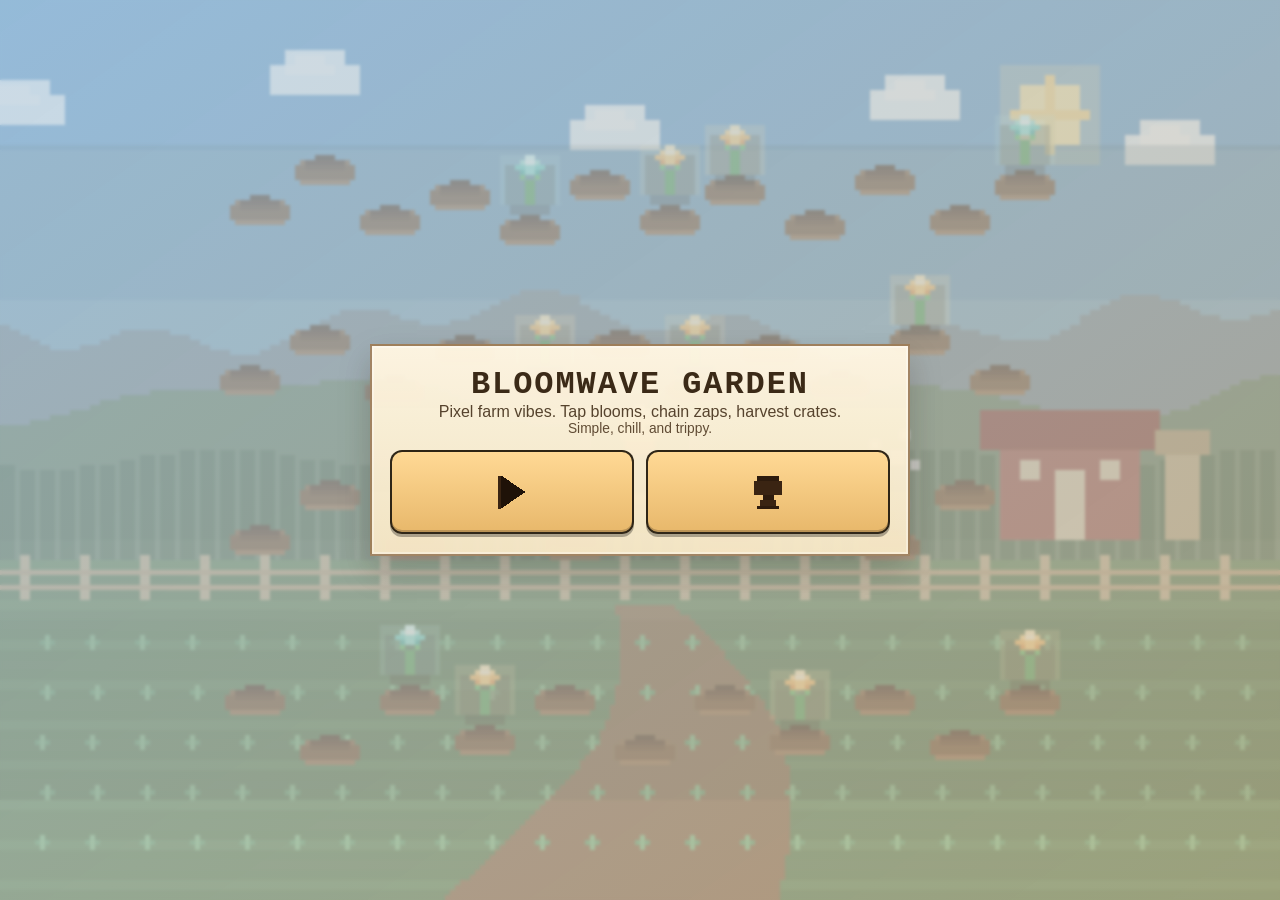
==== index.html @ 2acb3a65 "Import BloomwaveGarden project" ====
<!doctype html>
<html lang="en">
  <head>
    <meta charset="UTF-8" />
    <meta
      name="viewport"
      content="width=device-width, initial-scale=1.0, maximum-scale=1.0, user-scalable=no, viewport-fit=cover"
    />
    <title>Bloomwave Garden</title>
    <link rel="stylesheet" href="style.css" />
  </head>
  <body>
    <main class="app">
      <header class="topbar">
        <h1>Bloomwave Garden</h1>
        <p>Tap anywhere. Watch the garden answer.</p>
      </header>

      <section class="stage-wrap">
        <canvas id="game" width="960" height="540" aria-label="Bloomwave Garden game area"></canvas>

        <div id="overlay" class="overlay">
          <section id="home-screen" class="menu-panel">
            <h2 id="overlay-title">Bloomwave Garden</h2>
            <p id="overlay-text">Pixel farm vibes. Tap blooms, chain zaps, harvest crates.</p>
            <p class="hint">Simple, chill, and trippy.</p>
            <div class="menu-actions">
              <button id="play-btn" type="button" class="menu-btn menu-icon-btn play-btn" aria-label="Play">
                <svg class="menu-icon" viewBox="0 0 16 16" aria-hidden="true">
                  <polygon points="4,2 13,8 4,14" fill="#1f1208"></polygon>
                  <rect x="3" y="2" width="1" height="12" fill="#3a2412"></rect>
                </svg>
              </button>
              <button id="leaderboard-btn" type="button" class="menu-btn menu-icon-btn" aria-label="Leaderboard">
                <svg class="menu-icon" viewBox="0 0 16 16" aria-hidden="true">
                  <rect x="4" y="2" width="8" height="2" fill="#2d1b0d"></rect>
                  <rect x="3" y="4" width="10" height="5" fill="#3a2412"></rect>
                  <rect x="6" y="9" width="4" height="2" fill="#2d1b0d"></rect>
                  <rect x="5" y="11" width="6" height="2" fill="#3a2412"></rect>
                  <rect x="4" y="13" width="8" height="1" fill="#2d1b0d"></rect>
                </svg>
              </button>
            </div>
          </section>

          <section id="leaderboard-screen" class="menu-panel screen-hidden">
            <h2>Leaderboard</h2>
            <p class="hint">Ranked by Blooms. Crates break ties.</p>
            <ol id="leaderboard-list" class="leaderboard-list"></ol>
            <div class="menu-actions single-action">
              <button id="leaderboard-back-btn" type="button" class="menu-btn">Back</button>
            </div>
          </section>
        </div>

        <div class="hud is-hidden">
          <div class="chip">Blooms: <span id="score">0</span></div>
          <div class="chip">Harvest: <span id="calm">0/12</span></div>
          <div class="chip">Crates: <span id="crates">0</span></div>
        </div>

        <div class="status is-hidden" id="status">Goal loading...</div>
        <button id="menu-corner-btn" class="menu-corner is-hidden" type="button" aria-label="Open menu">
          <svg class="menu-corner-icon" viewBox="0 0 16 16" aria-hidden="true">
            <polygon points="2,8 8,3 14,8 14,9 13,9 13,14 9,14 9,10 7,10 7,14 3,14 3,9 2,9" fill="#4f2f14"></polygon>
            <rect x="6" y="4" width="4" height="1" fill="#7f4c1f"></rect>
          </svg>
        </button>
      </section>

      <footer class="controls">
        <button id="audio-btn" type="button">Enable Lofi</button>
        <button id="restart-btn" type="button">New Session</button>
      </footer>
    </main>

    <script src="game.js"></script>
  </body>
</html>
---- style.css ----
:root {
  --bg-1: #121c24;
  --bg-2: #1f2c37;
  --bg-3: #2c4254;
  --text: #f7f2e8;
  --text-dim: #d6cebf;
  --chip: rgba(247, 242, 232, 0.13);
  --chip-border: rgba(247, 242, 232, 0.26);
  --panel: rgba(8, 14, 21, 0.56);
  --button: #f6c474;
  --button-text: #34250f;
  --pixel-font: "Courier New", "Lucida Console", "Monaco", monospace;
}

* {
  box-sizing: border-box;
  -webkit-user-select: none;
  user-select: none;
  -webkit-touch-callout: none;
}

html,
body {
  margin: 0;
  min-height: 100%;
  touch-action: none;
  overscroll-behavior: none;
}

body {
  font-family: "Avenir Next", "Gill Sans", "Trebuchet MS", sans-serif;
  color: var(--text);
  background:
    radial-gradient(1100px 700px at 12% 12%, rgba(255, 198, 112, 0.2), transparent 58%),
    radial-gradient(1000px 600px at 88% 85%, rgba(118, 226, 218, 0.19), transparent 60%),
    linear-gradient(130deg, var(--bg-1), var(--bg-2) 46%, var(--bg-3));
  display: block;
  padding: 0;
  overflow: hidden;
  -webkit-text-size-adjust: 100%;
}

.app {
  width: 100vw;
  width: 100dvw;
  height: 100vh;
  height: 100dvh;
  display: block;
}

.topbar h1 {
  margin: 0;
  font-size: clamp(1.5rem, 2.5vw, 2.2rem);
  letter-spacing: 0.03em;
  font-weight: 650;
}

.topbar p {
  margin: 4px 0 0;
  color: var(--text-dim);
}

.stage-wrap {
  position: relative;
  width: 100vw;
  width: 100dvw;
  height: 100vh;
  height: 100dvh;
  border-radius: 0;
  overflow: hidden;
  box-shadow: none;
  display: block;
  background: #0f1a25;
}

#game {
  width: 100%;
  height: 100%;
  display: block;
  background: #0f1a25;
  image-rendering: pixelated;
  image-rendering: crisp-edges;
  touch-action: none;
}

.overlay {
  position: absolute;
  inset: 0;
  display: grid;
  place-items: center;
  gap: 8px;
  text-align: center;
  background:
    linear-gradient(145deg, rgba(206, 234, 255, 0.56), rgba(255, 223, 178, 0.48)),
    rgba(20, 28, 36, 0.24);
  backdrop-filter: blur(1.5px);
  padding: 18px;
}

.overlay.hidden {
  display: none;
}

.screen-hidden {
  display: none;
}

.menu-panel {
  width: min(92vw, 540px);
  padding: 20px 18px;
  border: 2px solid rgba(114, 74, 36, 0.65);
  border-radius: 0;
  background: linear-gradient(180deg, rgba(255, 246, 226, 0.96), rgba(248, 232, 198, 0.94));
  color: #3b2a17;
  box-shadow:
    inset 0 0 0 2px rgba(255, 255, 255, 0.35),
    0 14px 30px rgba(35, 24, 13, 0.22);
}

.menu-actions {
  margin-top: 14px;
  display: grid;
  grid-template-columns: repeat(2, minmax(88px, 1fr));
  gap: 12px;
}

.menu-actions.single-action {
  grid-template-columns: 1fr;
}

button.menu-btn {
  border-radius: 12px;
  border: 2px solid rgba(26, 21, 12, 0.9);
  background: linear-gradient(180deg, #ffd995, #e8b86b);
  color: #24190c;
  text-transform: none;
  letter-spacing: 0;
  font-family: "Courier New", "Avenir Next", monospace;
  box-shadow:
    inset 0 -2px 0 rgba(0, 0, 0, 0.2),
    0 3px 0 rgba(0, 0, 0, 0.3);
  padding: 12px;
  min-height: 84px;
  border-width: 2px;
}

button.menu-btn:hover,
button.menu-btn:focus-visible {
  transform: translateY(-1px);
  filter: brightness(1.03);
}

.play-btn {
  background: linear-gradient(180deg, #c5ffe0, #6fdfaa);
}

.menu-icon-btn {
  display: grid;
  place-items: center;
}

.menu-icon {
  width: 44px;
  height: 44px;
  display: block;
  image-rendering: pixelated;
  shape-rendering: crispEdges;
}

.overlay h2 {
  margin: 0;
  font-size: clamp(1.3rem, 2.6vw, 2rem);
  letter-spacing: 0.06em;
  text-transform: uppercase;
  font-family: "Courier New", "Avenir Next", monospace;
}

.overlay p {
  margin: 0;
  color: rgba(72, 52, 30, 0.92);
}

.overlay .hint {
  color: rgba(87, 66, 43, 0.95);
  opacity: 1;
  font-size: 0.86rem;
}

.leaderboard-list {
  margin: 12px 0 0;
  padding: 0;
  list-style: none;
  display: grid;
  gap: 7px;
  max-height: min(48vh, 320px);
  overflow: auto;
}

.board-row,
.board-empty {
  text-align: left;
  border: 1px solid rgba(93, 63, 33, 0.32);
  background: rgba(255, 252, 243, 0.74);
  border-radius: 0;
  padding: 7px 8px;
}

.board-row.you {
  border-color: rgba(204, 139, 60, 0.78);
  background: rgba(255, 232, 186, 0.55);
}

.board-row {
  display: grid;
  grid-template-columns: 52px minmax(104px, auto) 1fr;
  gap: 8px;
  align-items: baseline;
}

.board-row .rank {
  color: #a5692c;
  font-weight: 700;
}

.board-row .score {
  color: #2c1d10;
  font-weight: 700;
}

.board-row .meta {
  color: rgba(70, 50, 30, 0.86);
  font-size: 0.8rem;
}

.hud {
  position: absolute;
  left: 62px;
  top: 12px;
  display: flex;
  gap: 8px;
  flex-wrap: wrap;
  transition: opacity 220ms ease, transform 220ms ease;
}

.chip {
  background: transparent;
  border: 0;
  border-radius: 0;
  padding: 4px 6px;
  font-family: var(--pixel-font);
  font-size: 0.8rem;
  font-weight: 700;
  letter-spacing: 0.06em;
  text-transform: uppercase;
  line-height: 1.2;
  text-shadow: 1px 1px 0 rgba(0, 0, 0, 0.45);
}

.chip span {
  display: inline-block;
  margin-left: 0.2ch;
  color: #ffffff;
}

.status {
  position: absolute;
  left: 50%;
  bottom: 13px;
  transform: translateX(-50%);
  background: transparent;
  border: 0;
  border-radius: 0;
  padding: 4px 8px;
  color: var(--text-dim);
  font-family: var(--pixel-font);
  font-size: 0.76rem;
  font-weight: 700;
  letter-spacing: 0.05em;
  text-transform: uppercase;
  line-height: 1.25;
  text-shadow: 1px 1px 0 rgba(0, 0, 0, 0.45);
  text-align: center;
  max-width: 92%;
  transition: opacity 220ms ease, transform 220ms ease;
}

.menu-corner {
  position: absolute;
  top: 12px;
  left: 12px;
  right: auto;
  width: 42px;
  height: 42px;
  display: grid;
  place-items: center;
  padding: 0;
  border: 2px solid rgba(150, 100, 45, 0.94);
  border-radius: 0;
  background: linear-gradient(180deg, rgba(248, 227, 188, 0.97), rgba(227, 187, 120, 0.94));
  box-shadow:
    inset 0 0 0 1px rgba(255, 243, 218, 0.5),
    0 2px 0 rgba(86, 55, 23, 0.35);
  z-index: 5;
  transition: opacity 220ms ease, transform 220ms ease;
}

.menu-corner-icon {
  width: 20px;
  height: 20px;
  image-rendering: pixelated;
  shape-rendering: crispEdges;
}

.is-hidden {
  opacity: 0;
  pointer-events: none;
}

.hud.is-hidden,
.status.is-hidden,
.menu-corner.is-hidden {
  transform: translateY(-6px);
}

.controls {
  display: none;
}

button {
  border: 0;
  border-radius: 12px;
  padding: 10px 14px;
  font-size: 0.92rem;
  font-weight: 700;
  cursor: pointer;
  background: var(--button);
  color: var(--button-text);
  transition: transform 140ms ease, filter 140ms ease;
}

button:hover,
button:focus-visible {
  transform: translateY(-1px);
  filter: brightness(1.06);
}

button.secondary {
  background: rgba(255, 255, 255, 0.15);
  color: var(--text);
}

@media (max-width: 640px) {
  .status {
    font-size: 0.68rem;
  }
}

.topbar {
  display: none;
}
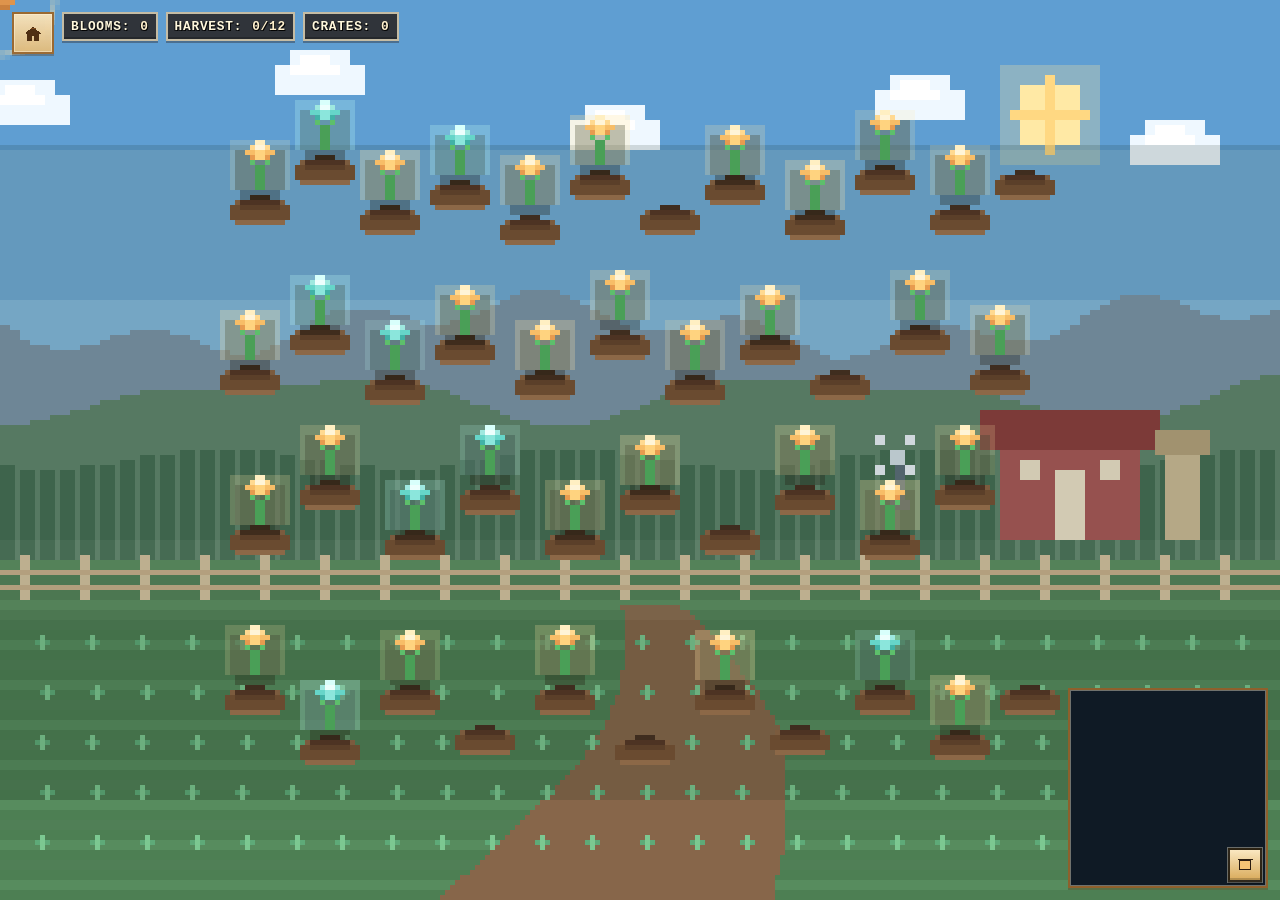
==== commit 3087f076: "Checkpoint Bloomwave Garden updates" ====
--- a/index.html
+++ b/index.html
@@ -22,8 +22,6 @@
         <div id="overlay" class="overlay">
           <section id="home-screen" class="menu-panel">
             <h2 id="overlay-title">Bloomwave Garden</h2>
-            <p id="overlay-text">Pixel farm vibes. Tap blooms, chain zaps, harvest crates.</p>
-            <p class="hint">Simple, chill, and trippy.</p>
             <div class="menu-actions">
               <button id="play-btn" type="button" class="menu-btn menu-icon-btn play-btn" aria-label="Play">
                 <svg class="menu-icon" viewBox="0 0 16 16" aria-hidden="true">
@@ -40,15 +38,109 @@
                   <rect x="4" y="13" width="8" height="1" fill="#2d1b0d"></rect>
                 </svg>
               </button>
+              <button id="custom-bg-btn" type="button" class="menu-btn menu-icon-btn premium-btn" aria-label="Custom backgrounds">
+                <svg class="menu-icon" viewBox="0 0 16 16" aria-hidden="true">
+                  <rect x="2" y="3" width="12" height="10" fill="#213a45"></rect>
+                  <rect x="3" y="4" width="10" height="8" fill="#76d9cf"></rect>
+                  <rect x="3" y="8" width="10" height="4" fill="#f4bd68"></rect>
+                  <rect x="5" y="6" width="2" height="2" fill="#fff1ce"></rect>
+                  <rect x="9" y="9" width="3" height="3" fill="#3d8d70"></rect>
+                </svg>
+              </button>
             </div>
           </section>
 
           <section id="leaderboard-screen" class="menu-panel screen-hidden">
             <h2>Leaderboard</h2>
-            <p class="hint">Ranked by Blooms. Crates break ties.</p>
-            <ol id="leaderboard-list" class="leaderboard-list"></ol>
+            <div class="leaderboard-tools">
+              <label class="leaderboard-search-label" for="leaderboard-search">Search usernames</label>
+              <input id="leaderboard-search" class="leaderboard-search" type="search" autocomplete="off" placeholder="Search usernames" />
+              <button id="share-score-btn" class="share-score-btn" type="button" aria-label="Share your score">
+                <svg class="share-score-icon" viewBox="0 0 16 16" aria-hidden="true">
+                  <rect x="7" y="2" width="2" height="8" fill="#2d1b0d"></rect>
+                  <rect x="4" y="5" width="2" height="2" fill="#2d1b0d"></rect>
+                  <rect x="5" y="4" width="2" height="2" fill="#2d1b0d"></rect>
+                  <rect x="9" y="4" width="2" height="2" fill="#2d1b0d"></rect>
+                  <rect x="10" y="5" width="2" height="2" fill="#2d1b0d"></rect>
+                  <rect x="3" y="9" width="10" height="5" fill="#2d1b0d"></rect>
+                  <rect x="5" y="10" width="6" height="2" fill="#f6c474"></rect>
+                </svg>
+              </button>
+            </div>
+            <div class="leaderboard-layout">
+              <ol id="leaderboard-list" class="leaderboard-list"></ol>
+              <aside class="score-visualizer" aria-label="Score crate visualizer">
+                <div class="score-visualizer-top">
+                  <span id="scoreboard-rank" class="score-rank">#--</span>
+                  <span id="scoreboard-name" class="score-name">You</span>
+                </div>
+                <div class="score-figures">
+                  <span><strong id="scoreboard-blooms">0</strong> Blooms</span>
+                  <span><strong id="scoreboard-crates">0</strong> Crates</span>
+                </div>
+                <div id="scoreboard-crate-grid" class="crate-grid" aria-hidden="true"></div>
+              </aside>
+            </div>
             <div class="menu-actions single-action">
               <button id="leaderboard-back-btn" type="button" class="menu-btn">Back</button>
+            </div>
+          </section>
+
+          <section id="premium-screen" class="menu-panel screen-hidden">
+            <h2>Custom Backgrounds</h2>
+            <div class="premium-background-grid" aria-label="Premium custom backgrounds">
+              <button type="button" class="background-tile classic" data-backdrop="classic" aria-label="Classic Farm">
+                <span>Classic Farm</span>
+              </button>
+              <button type="button" class="background-tile twilight" data-backdrop="twilight" aria-label="Citylight Grove">
+                <span>Citylight Grove</span>
+              </button>
+              <button type="button" class="background-tile falls" data-backdrop="aurora" aria-label="Moonlit Falls">
+                <span>Moonlit Falls</span>
+              </button>
+              <button type="button" class="background-tile ember" data-backdrop="ember" aria-label="Ember Field">
+                <span>Ember Field</span>
+              </button>
+              <button type="button" class="background-tile color" data-backdrop="color" aria-label="Color Field">
+                <span>Color Field</span>
+              </button>
+              <button type="button" class="background-tile flag" data-backdrop="flag" aria-label="American Flag">
+                <span>American Flag</span>
+              </button>
+              <button type="button" class="background-tile rose" data-backdrop="rose" aria-label="Rose Dunes">
+                <span>Rose Dunes</span>
+              </button>
+              <button type="button" class="background-tile frost" data-backdrop="frost" aria-label="Frost Meadow">
+                <span>Frost Meadow</span>
+              </button>
+              <button type="button" class="background-tile azure" data-backdrop="azure" aria-label="Azure Reef">
+                <span>Azure Reef</span>
+              </button>
+            </div>
+            <div class="purchase-actions">
+              <button id="unlock-backgrounds-btn" type="button" class="unlock-btn">Unlock Selected $0.99</button>
+              <button id="unlock-lifetime-btn" type="button" class="unlock-btn lifetime-btn">Lifetime Pass $4.99</button>
+            </div>
+            <p id="funding-note" class="funding-note">Thank you for considering purchasing a background, these funds will be put towards developing more fun, simple games with no ads!</p>
+            <div class="menu-actions single-action">
+              <button id="premium-back-btn" type="button" class="menu-btn">Back</button>
+            </div>
+          </section>
+
+          <section id="background-preview-modal" class="background-preview-modal screen-hidden" aria-label="Background preview">
+            <div class="background-preview-dialog">
+              <div class="background-preview-header">
+                <h2 id="background-preview-title">Background Preview</h2>
+                <button id="background-preview-close-btn" class="background-preview-close" type="button" aria-label="Close background preview">x</button>
+              </div>
+              <canvas id="background-preview-canvas" class="background-preview-canvas" width="320" height="180" aria-label="Selected background canvas preview"></canvas>
+              <div class="background-preview-actions">
+                <div class="background-preview-unlock">
+                  <button id="background-preview-use-btn" type="button" class="unlock-btn">Use Background</button>
+                  <p id="background-preview-blooms" class="background-preview-blooms">You have 0 Blooms</p>
+                </div>
+                <button id="background-preview-purchase-btn" type="button" class="unlock-btn">Purchase for $.50</button>
+              </div>
             </div>
           </section>
         </div>
@@ -58,12 +150,39 @@
           <div class="chip">Harvest: <span id="calm">0/12</span></div>
           <div class="chip">Crates: <span id="crates">0</span></div>
         </div>
-
-        <div class="status is-hidden" id="status">Goal loading...</div>
         <button id="menu-corner-btn" class="menu-corner is-hidden" type="button" aria-label="Open menu">
           <svg class="menu-corner-icon" viewBox="0 0 16 16" aria-hidden="true">
             <polygon points="2,8 8,3 14,8 14,9 13,9 13,14 9,14 9,10 7,10 7,14 3,14 3,9 2,9" fill="#4f2f14"></polygon>
             <rect x="6" y="4" width="4" height="1" fill="#7f4c1f"></rect>
+          </svg>
+        </button>
+        <button id="color-backdrop-btn" class="color-backdrop-btn is-hidden" type="button" aria-label="Choose backdrop color">
+          <svg class="color-backdrop-icon" viewBox="0 0 16 16" aria-hidden="true">
+            <rect x="2" y="4" width="12" height="9" fill="#2c1d10"></rect>
+            <rect x="3" y="5" width="10" height="7" fill="var(--selected-backdrop-color, #7c68d8)"></rect>
+            <rect x="5" y="2" width="6" height="2" fill="#2c1d10"></rect>
+            <rect x="6" y="3" width="4" height="2" fill="#f6c474"></rect>
+          </svg>
+        </button>
+        <input id="color-backdrop-input" class="color-backdrop-input" type="color" value="#7c68d8" aria-label="Backdrop color" />
+        <aside class="youtube-audio-panel" aria-label="Background YouTube audio">
+          <div id="youtube-player" class="youtube-player"></div>
+          <div class="youtube-audio-actions">
+            <button id="youtube-hide-btn" class="youtube-icon-btn" type="button" aria-label="Hide and pause YouTube audio">
+              <svg class="youtube-action-icon" viewBox="0 0 16 16" aria-hidden="true">
+                <rect x="3" y="4" width="10" height="8" fill="#2c1d10"></rect>
+                <rect x="4" y="5" width="8" height="6" fill="#f6c474"></rect>
+                <rect x="2" y="3" width="12" height="1" fill="#2c1d10"></rect>
+              </svg>
+            </button>
+          </div>
+        </aside>
+        <button id="youtube-show-btn" class="youtube-show-btn is-hidden" type="button" aria-label="Show YouTube audio">
+          <svg class="youtube-show-icon" viewBox="0 0 16 16" aria-hidden="true">
+            <rect x="8" y="2" width="2" height="9" fill="#2c1d10"></rect>
+            <rect x="10" y="2" width="4" height="2" fill="#2c1d10"></rect>
+            <rect x="5" y="9" width="5" height="4" fill="#2c1d10"></rect>
+            <rect x="4" y="10" width="2" height="2" fill="#2c1d10"></rect>
           </svg>
         </button>
       </section>
--- a/style.css
+++ b/style.css
@@ -95,6 +95,7 @@
     rgba(20, 28, 36, 0.24);
   backdrop-filter: blur(1.5px);
   padding: 18px;
+  z-index: 20;
 }
 
 .overlay.hidden {
@@ -122,6 +123,10 @@
   display: grid;
   grid-template-columns: repeat(2, minmax(88px, 1fr));
   gap: 12px;
+}
+
+.menu-actions:has(.premium-btn) {
+  grid-template-columns: repeat(3, minmax(78px, 1fr));
 }
 
 .menu-actions.single-action {
@@ -154,6 +159,10 @@
   background: linear-gradient(180deg, #c5ffe0, #6fdfaa);
 }
 
+.premium-btn {
+  background: linear-gradient(180deg, #c9edff, #82d3d9);
+}
+
 .menu-icon-btn {
   display: grid;
   place-items: center;
@@ -186,8 +195,81 @@
   font-size: 0.86rem;
 }
 
+.leaderboard-tools {
+  margin-top: 10px;
+  display: grid;
+  grid-template-columns: minmax(0, 1fr) 42px;
+  gap: 8px;
+  align-items: center;
+}
+
+.leaderboard-search-label {
+  position: absolute;
+  width: 1px;
+  height: 1px;
+  overflow: hidden;
+  clip: rect(0 0 0 0);
+  white-space: nowrap;
+}
+
+.leaderboard-search {
+  width: 100%;
+  min-width: 0;
+  height: 42px;
+  border: 2px solid rgba(93, 63, 33, 0.62);
+  border-radius: 0;
+  padding: 0 10px;
+  background: rgba(255, 252, 243, 0.86);
+  color: #2c1d10;
+  font-family: var(--pixel-font);
+  font-size: 0.78rem;
+  font-weight: 700;
+  outline: none;
+}
+
+.leaderboard-search::placeholder {
+  color: rgba(70, 50, 30, 0.62);
+}
+
+.leaderboard-search:focus-visible {
+  border-color: rgba(50, 120, 112, 0.9);
+  box-shadow: 0 0 0 2px rgba(95, 214, 202, 0.24);
+}
+
+.share-score-btn {
+  width: 42px;
+  height: 42px;
+  min-height: 42px;
+  border: 2px solid rgba(26, 21, 12, 0.9);
+  border-radius: 0;
+  padding: 4px;
+  background: linear-gradient(180deg, #c5ffe0, #6fdfaa);
+  color: #2c1d10;
+  display: grid;
+  place-items: center;
+  box-shadow:
+    inset 0 -2px 0 rgba(0, 0, 0, 0.18),
+    0 2px 0 rgba(0, 0, 0, 0.2);
+}
+
+.share-score-icon {
+  width: 20px;
+  height: 20px;
+  display: block;
+  image-rendering: pixelated;
+  shape-rendering: crispEdges;
+}
+
+.leaderboard-layout {
+  margin: 12px 0 0;
+  display: grid;
+  grid-template-columns: minmax(280px, 1.1fr) minmax(180px, 0.9fr);
+  gap: 12px;
+  align-items: stretch;
+}
+
 .leaderboard-list {
-  margin: 12px 0 0;
+  margin: 0;
   padding: 0;
   list-style: none;
   display: grid;
@@ -199,37 +281,451 @@
 .board-row,
 .board-empty {
   text-align: left;
-  border: 1px solid rgba(93, 63, 33, 0.32);
-  background: rgba(255, 252, 243, 0.74);
+  border: 1px solid rgba(93, 63, 33, 0.28);
+  background:
+    linear-gradient(180deg, rgba(255, 252, 243, 0.9), rgba(249, 238, 214, 0.78));
   border-radius: 0;
-  padding: 7px 8px;
+  padding: 9px 10px;
 }
 
 .board-row.you {
-  border-color: rgba(204, 139, 60, 0.78);
-  background: rgba(255, 232, 186, 0.55);
+  border-color: rgba(50, 120, 112, 0.72);
+  background:
+    linear-gradient(180deg, rgba(224, 255, 239, 0.78), rgba(255, 232, 186, 0.72));
+}
+
+.board-row.is-selected {
+  border-color: rgba(50, 120, 112, 0.86);
+  box-shadow: inset 0 0 0 2px rgba(95, 214, 202, 0.28);
 }
 
 .board-row {
   display: grid;
-  grid-template-columns: 52px minmax(104px, auto) 1fr;
+  grid-template-columns: 44px minmax(0, 1fr) minmax(92px, auto);
+  gap: 10px;
+  align-items: center;
+  cursor: pointer;
+}
+
+.board-row .rank {
+  color: #a5692c;
+  font-weight: 800;
+  font-size: 0.92rem;
+  line-height: 1;
+}
+
+.board-row .player,
+.board-row .score {
+  display: grid;
+  min-width: 0;
+}
+
+.board-row .player {
+  gap: 3px;
+}
+
+.board-row .name {
+  color: #2c1d10;
+  font-weight: 800;
+  font-size: 0.82rem;
+  line-height: 1.15;
+  overflow: hidden;
+  text-overflow: ellipsis;
+  white-space: nowrap;
+}
+
+.board-row .meta {
+  color: rgba(70, 50, 30, 0.86);
+  font-size: 0.68rem;
+  line-height: 1.15;
+  text-transform: uppercase;
+}
+
+.board-row .score {
+  justify-items: end;
+  gap: 2px;
+  color: #2c1d10;
+}
+
+.board-row .score-number {
+  font-weight: 900;
+  font-size: 0.86rem;
+  line-height: 1.05;
+  white-space: nowrap;
+}
+
+.board-row .score-label {
+  color: rgba(70, 50, 30, 0.76);
+  font-size: 0.62rem;
+  line-height: 1;
+  text-transform: uppercase;
+}
+
+.score-visualizer {
+  border: 1px solid rgba(93, 63, 33, 0.34);
+  background:
+    linear-gradient(180deg, rgba(255, 252, 243, 0.82), rgba(241, 222, 184, 0.72));
+  min-height: 210px;
+  padding: 10px;
+  text-align: left;
+  display: grid;
+  grid-template-rows: auto auto 1fr;
+  gap: 8px;
+}
+
+.score-visualizer-top,
+.score-figures {
+  display: flex;
+  justify-content: space-between;
   gap: 8px;
   align-items: baseline;
-}
-
-.board-row .rank {
+  font-family: var(--pixel-font);
+}
+
+.score-rank {
   color: #a5692c;
-  font-weight: 700;
-}
-
-.board-row .score {
+  font-weight: 800;
+}
+
+.score-name {
   color: #2c1d10;
-  font-weight: 700;
-}
-
-.board-row .meta {
-  color: rgba(70, 50, 30, 0.86);
-  font-size: 0.8rem;
+  font-weight: 800;
+  overflow: hidden;
+  text-overflow: ellipsis;
+  white-space: nowrap;
+}
+
+.score-figures {
+  color: rgba(70, 50, 30, 0.88);
+  font-size: 0.72rem;
+}
+
+.score-figures strong {
+  color: #2c1d10;
+}
+
+.crate-grid {
+  align-content: start;
+  display: grid;
+  grid-template-columns: repeat(6, minmax(18px, 1fr));
+  gap: 5px;
+  min-height: 128px;
+  max-height: min(46vh, 320px);
+  overflow: auto;
+  box-sizing: border-box;
+  padding-right: 16px;
+  scrollbar-gutter: stable;
+}
+
+.pixel-crate {
+  aspect-ratio: 1;
+  min-width: 18px;
+  background:
+    linear-gradient(90deg, transparent 44%, rgba(68, 37, 14, 0.58) 44% 56%, transparent 56%),
+    linear-gradient(transparent 44%, rgba(68, 37, 14, 0.58) 44% 56%, transparent 56%),
+    linear-gradient(135deg, #f8cb73 0 47%, #b96f30 47% 53%, #d98a3d 53% 100%);
+  border: 2px solid #5b3517;
+  box-shadow:
+    inset 2px 2px 0 rgba(255, 238, 178, 0.78),
+    inset -2px -2px 0 rgba(90, 48, 19, 0.45),
+    0 2px 0 rgba(70, 42, 18, 0.28);
+}
+
+.pixel-crate.is-bright {
+  background:
+    linear-gradient(90deg, transparent 44%, rgba(75, 43, 16, 0.5) 44% 56%, transparent 56%),
+    linear-gradient(transparent 44%, rgba(75, 43, 16, 0.5) 44% 56%, transparent 56%),
+    linear-gradient(135deg, #ffe08e 0 47%, #c87b31 47% 53%, #f0a846 53% 100%);
+}
+
+.premium-background-grid {
+  margin: 10px 0 8px;
+  display: grid;
+  grid-template-columns: repeat(3, minmax(96px, 1fr));
+  gap: 8px;
+}
+
+.background-tile {
+  position: relative;
+  min-height: 78px;
+  border: 2px solid rgba(45, 31, 17, 0.86);
+  border-radius: 0;
+  overflow: hidden;
+  padding: 0;
+  display: grid;
+  align-items: end;
+  font-family: var(--pixel-font);
+  color: #fff8dd;
+  text-shadow: 1px 1px 0 rgba(0, 0, 0, 0.55);
+}
+
+.background-tile.is-selected {
+  border-color: #fff1ce;
+  box-shadow:
+    inset 0 0 0 2px rgba(255, 215, 104, 0.76),
+    0 0 0 2px rgba(67, 47, 24, 0.36);
+}
+
+.background-tile::after {
+  content: attr(data-price);
+  position: absolute;
+  right: 6px;
+  top: 6px;
+  min-width: 38px;
+  height: 22px;
+  padding: 0 5px;
+  display: grid;
+  place-items: center;
+  background: #ffd768;
+  border: 2px solid #5b3517;
+  color: #33200d;
+  font-weight: 900;
+  font-size: 0.66rem;
+}
+
+.background-tile.classic::after {
+  content: "BASE";
+}
+
+.background-tile.is-free::after {
+  content: attr(data-price);
+}
+
+.background-tile.classic.is-free::after {
+  content: "BASE";
+}
+
+.background-tile[data-price=""]::after {
+  display: none;
+}
+
+.background-tile.is-locked {
+  filter: saturate(0.74) brightness(0.86);
+}
+
+.background-tile.is-locked::before {
+  content: "";
+  position: absolute;
+  inset: 0;
+  background:
+    linear-gradient(135deg, transparent 0 46%, rgba(12, 11, 10, 0.42) 46% 54%, transparent 54%),
+    rgba(8, 8, 10, 0.16);
+  z-index: 1;
+}
+
+.background-tile.is-locked span,
+.background-tile.is-locked::after {
+  z-index: 2;
+}
+
+.background-tile span {
+  display: block;
+  width: 100%;
+  padding: 6px;
+  background: rgba(20, 13, 8, 0.58);
+  font-size: 0.72rem;
+}
+
+.background-preview-modal {
+  position: fixed;
+  inset: 0;
+  z-index: 35;
+  display: grid;
+  place-items: center;
+  padding: 18px;
+  background: rgba(20, 14, 8, 0.42);
+}
+
+.background-preview-modal.screen-hidden {
+  display: none;
+}
+
+.background-preview-dialog {
+  width: min(92vw, 560px);
+  padding: 14px;
+  border: 2px solid rgba(52, 36, 18, 0.94);
+  background: linear-gradient(180deg, rgba(255, 246, 226, 0.98), rgba(246, 224, 184, 0.97));
+  box-shadow:
+    inset 0 0 0 2px rgba(255, 255, 255, 0.35),
+    0 18px 34px rgba(20, 13, 7, 0.35);
+}
+
+.background-preview-header {
+  display: grid;
+  grid-template-columns: minmax(0, 1fr) 34px;
+  gap: 10px;
+  align-items: center;
+  margin-bottom: 10px;
+}
+
+.background-preview-header h2 {
+  color: #3b2a17;
+  text-shadow: none;
+}
+
+.background-preview-close {
+  width: 34px;
+  height: 34px;
+  padding: 0;
+  border: 2px solid rgba(26, 21, 12, 0.9);
+  background: #f6c474;
+  color: #2c1d10;
+  font-family: var(--pixel-font);
+  text-transform: uppercase;
+}
+
+.background-preview-canvas {
+  display: block;
+  width: 100%;
+  aspect-ratio: 16 / 9;
+  border: 2px solid rgba(26, 21, 12, 0.9);
+  background: #73aedb;
+  image-rendering: pixelated;
+  image-rendering: crisp-edges;
+}
+
+.background-preview-actions {
+  margin-top: 10px;
+  display: grid;
+  grid-template-columns: repeat(2, minmax(0, 1fr));
+  gap: 10px;
+  align-items: start;
+}
+
+.background-preview-unlock {
+  display: grid;
+  gap: 6px;
+}
+
+.background-preview-actions .unlock-btn {
+  min-height: 56px;
+  padding: 8px 6px;
+  font-size: 0.74rem;
+  line-height: 1.18;
+  letter-spacing: 0;
+}
+
+.background-preview-blooms {
+  margin: 0;
+  color: rgba(59, 42, 23, 0.82);
+  font-family: var(--pixel-font);
+  font-size: 0.64rem;
+  font-weight: 800;
+  line-height: 1.25;
+  text-align: center;
+  text-transform: uppercase;
+}
+
+.unlock-btn.is-hidden {
+  display: none;
+}
+
+.background-tile.classic {
+  background:
+    radial-gradient(18px 18px at 78% 20%, #ffeaa9 0 32%, transparent 36%),
+    linear-gradient(90deg, transparent 0 14%, #7f97ad 14% 24%, transparent 24% 42%, #63886f 42% 55%, transparent 55% 74%, #ae5959 74% 88%, transparent 88%),
+    linear-gradient(180deg, #73aedb 0 36%, #63886f 36% 58%, #4d7f53 58% 100%);
+}
+
+.background-tile.twilight {
+  background:
+    radial-gradient(18px 18px at 72% 22%, #f8e8a8 0 38%, transparent 41%),
+    radial-gradient(24px 12px at 30% 20%, rgba(255, 242, 200, 0.8) 0 12%, rgba(118, 226, 218, 0.45) 13% 21%, transparent 22%),
+    linear-gradient(90deg, transparent 0 18%, #15172b 18% 25%, transparent 25% 34%, #1d2038 34% 41%, transparent 41% 52%, #16172c 52% 60%, transparent 60% 70%, #1d2038 70% 78%, transparent 78%),
+    linear-gradient(180deg, #10172d 0 34%, #4b3376 34% 58%, #213d32 58% 100%);
+}
+
+.background-tile.falls {
+  background:
+    linear-gradient(90deg, transparent 0 42%, #d7fbff 42% 49%, #72b8c9 49% 54%, transparent 54%),
+    radial-gradient(15px 15px at 73% 22%, #f3ead2 0 42%, transparent 46%),
+    linear-gradient(90deg, transparent 0 12%, #2b4456 12% 22%, transparent 22% 61%, #253947 61% 73%, transparent 73%),
+    linear-gradient(180deg, #182537 0 34%, #2f485c 34% 58%, #516f65 58% 100%);
+}
+
+.background-tile.ember {
+  background:
+    radial-gradient(20px 16px at 78% 28%, #ffd181 0 36%, transparent 40%),
+    linear-gradient(160deg, transparent 0 36%, rgba(255, 111, 68, 0.76) 36% 42%, transparent 42% 62%, rgba(255, 206, 114, 0.54) 62% 67%, transparent 67%),
+    linear-gradient(180deg, #361824 0 34%, #9d3f35 34% 58%, #3f5a38 58% 100%);
+}
+
+.background-tile.color {
+  background:
+    radial-gradient(18px 18px at 72% 24%, rgba(255, 255, 255, 0.7) 0 34%, transparent 38%),
+    linear-gradient(160deg, transparent 0 40%, rgba(255, 255, 255, 0.32) 40% 48%, transparent 48%),
+    linear-gradient(180deg, var(--selected-backdrop-color, #7c68d8) 0 56%, rgba(54, 87, 56, 0.92) 56% 100%);
+}
+
+.background-tile.flag {
+  background:
+    linear-gradient(90deg, #1f3f84 0 42%, transparent 42%),
+    repeating-linear-gradient(180deg, #b22234 0 8px, #f7f2e8 8px 16px);
+}
+
+.background-tile.rose {
+  background:
+    radial-gradient(18px 16px at 74% 23%, #ffe3ab 0 38%, transparent 42%),
+    linear-gradient(155deg, transparent 0 40%, rgba(255, 231, 247, 0.62) 40% 47%, transparent 47%),
+    linear-gradient(100deg, transparent 0 24%, #c45b91 24% 38%, transparent 38% 58%, #ae497d 58% 70%, transparent 70%),
+    linear-gradient(180deg, #ffd0e1 0 35%, #e889ad 35% 57%, #8a5a6f 57% 100%);
+}
+
+.background-tile.frost {
+  background:
+    radial-gradient(16px 16px at 68% 21%, #fffaf1 0 38%, transparent 42%),
+    linear-gradient(90deg, transparent 0 15%, #d4e6ee 15% 23%, transparent 23% 43%, #c8d8dd 43% 52%, transparent 52% 75%, #e8f4f5 75% 85%, transparent 85%),
+    linear-gradient(180deg, #dcecff 0 34%, #f8fbff 34% 57%, #b9cfd7 57% 100%);
+}
+
+.background-tile.azure {
+  background:
+    radial-gradient(16px 12px at 28% 28%, rgba(255, 255, 255, 0.72) 0 35%, transparent 39%),
+    linear-gradient(90deg, transparent 0 22%, #a66f9f 22% 28%, transparent 28% 58%, #53649a 58% 64%, transparent 64%),
+    repeating-linear-gradient(170deg, transparent 0 12px, rgba(173, 245, 255, 0.42) 12px 15px),
+    linear-gradient(180deg, #084c82 0 36%, #0a8fb3 36% 61%, #1a5b73 61% 100%);
+}
+
+.unlock-btn {
+  width: 100%;
+  border: 2px solid rgba(26, 21, 12, 0.9);
+  border-radius: 0;
+  background: linear-gradient(180deg, #ffe08e, #e7a94d);
+  font-family: var(--pixel-font);
+  color: #2c1d10;
+  text-transform: uppercase;
+}
+
+.purchase-actions {
+  display: grid;
+  grid-template-columns: repeat(2, minmax(0, 1fr));
+  gap: 10px;
+}
+
+.purchase-actions:has(.unlock-btn.is-hidden) {
+  grid-template-columns: 1fr;
+}
+
+.funding-note {
+  margin: 6px 0;
+  color: rgba(59, 42, 23, 0.82);
+  font-size: 0.82rem;
+  line-height: 1.35;
+}
+
+.funding-note {
+  margin-bottom: 8px;
+  font-weight: 650;
+}
+
+.unlock-btn:disabled {
+  cursor: default;
+  filter: saturate(0.65);
+  opacity: 0.72;
+}
+
+.lifetime-btn {
+  background: linear-gradient(180deg, #d8fbff, #82d3d9);
 }
 
 .hud {
@@ -239,49 +735,34 @@
   display: flex;
   gap: 8px;
   flex-wrap: wrap;
+  max-width: calc(100vw - 160px);
   transition: opacity 220ms ease, transform 220ms ease;
 }
 
 .chip {
-  background: transparent;
-  border: 0;
+  background: rgba(35, 23, 16, 0.78);
+  border: 2px solid rgba(255, 241, 206, 0.72);
   border-radius: 0;
-  padding: 4px 6px;
+  padding: 5px 7px;
   font-family: var(--pixel-font);
   font-size: 0.8rem;
   font-weight: 700;
   letter-spacing: 0.06em;
   text-transform: uppercase;
   line-height: 1.2;
-  text-shadow: 1px 1px 0 rgba(0, 0, 0, 0.45);
+  color: #fff8dd;
+  box-shadow:
+    inset 0 -2px 0 rgba(0, 0, 0, 0.24),
+    0 2px 0 rgba(35, 23, 16, 0.34);
+  text-shadow:
+    1px 1px 0 rgba(0, 0, 0, 0.9),
+    -1px 1px 0 rgba(0, 0, 0, 0.55);
 }
 
 .chip span {
   display: inline-block;
   margin-left: 0.2ch;
-  color: #ffffff;
-}
-
-.status {
-  position: absolute;
-  left: 50%;
-  bottom: 13px;
-  transform: translateX(-50%);
-  background: transparent;
-  border: 0;
-  border-radius: 0;
-  padding: 4px 8px;
-  color: var(--text-dim);
-  font-family: var(--pixel-font);
-  font-size: 0.76rem;
-  font-weight: 700;
-  letter-spacing: 0.05em;
-  text-transform: uppercase;
-  line-height: 1.25;
-  text-shadow: 1px 1px 0 rgba(0, 0, 0, 0.45);
-  text-align: center;
-  max-width: 92%;
-  transition: opacity 220ms ease, transform 220ms ease;
+  color: #fff1ce;
 }
 
 .menu-corner {
@@ -311,15 +792,162 @@
   shape-rendering: crispEdges;
 }
 
+.color-backdrop-btn {
+  position: absolute;
+  top: 62px;
+  left: 12px;
+  width: 42px;
+  height: 42px;
+  min-height: 42px;
+  display: grid;
+  place-items: center;
+  padding: 0;
+  border: 2px solid rgba(150, 100, 45, 0.94);
+  border-radius: 0;
+  background: linear-gradient(180deg, rgba(248, 227, 188, 0.97), rgba(227, 187, 120, 0.94));
+  box-shadow:
+    inset 0 0 0 1px rgba(255, 243, 218, 0.5),
+    0 2px 0 rgba(86, 55, 23, 0.35);
+  z-index: 5;
+  transition: opacity 220ms ease, transform 220ms ease;
+}
+
+.color-backdrop-icon {
+  width: 22px;
+  height: 22px;
+  display: block;
+  image-rendering: pixelated;
+  shape-rendering: crispEdges;
+}
+
+.color-backdrop-input {
+  position: absolute;
+  left: 18px;
+  top: 70px;
+  width: 1px;
+  height: 1px;
+  opacity: 0;
+  pointer-events: none;
+}
+
+.youtube-audio-panel {
+  --youtube-edge-offset: 12px;
+  --youtube-x-offset: 0px;
+  --youtube-y-offset: 0px;
+  --youtube-hover-y: 0px;
+  position: absolute;
+  right: var(--youtube-edge-offset);
+  bottom: var(--youtube-edge-offset);
+  width: 200px;
+  min-height: 200px;
+  display: grid;
+  padding: 0;
+  z-index: 6;
+  transform: translate(var(--youtube-x-offset), calc(var(--youtube-y-offset) + var(--youtube-hover-y)));
+  transition: opacity 180ms ease, transform 180ms ease;
+}
+
+.youtube-audio-panel.is-centered {
+  left: 50%;
+  right: auto;
+  --youtube-x-offset: -50%;
+}
+
+.youtube-player,
+.youtube-player iframe {
+  width: 200px;
+  height: 200px;
+  display: block;
+  border: 0;
+  background: #0f1a25;
+}
+
+.youtube-player {
+  border: 2px solid rgba(150, 100, 45, 0.94);
+  box-shadow:
+    inset 0 0 0 1px rgba(255, 243, 218, 0.4),
+    0 2px 0 rgba(86, 55, 23, 0.35);
+  overflow: hidden;
+}
+
+.youtube-audio-actions {
+  position: absolute;
+  right: 6px;
+  bottom: 6px;
+  display: flex;
+  gap: 6px;
+  z-index: 2;
+}
+
+.youtube-icon-btn,
+.youtube-show-btn {
+  width: 34px;
+  height: 34px;
+  min-height: 34px;
+  border: 2px solid rgba(26, 21, 12, 0.9);
+  border-radius: 0;
+  padding: 4px;
+  background: linear-gradient(180deg, rgba(255, 235, 196, 0.98), rgba(225, 177, 94, 0.96));
+  color: #2c1d10;
+  display: grid;
+  place-items: center;
+  box-shadow:
+    inset 0 -2px 0 rgba(0, 0, 0, 0.18),
+    0 2px 0 rgba(0, 0, 0, 0.24),
+    0 0 0 1px rgba(255, 244, 218, 0.38);
+}
+
+.youtube-action-icon,
+.youtube-show-icon {
+  width: 20px;
+  height: 20px;
+  display: block;
+  image-rendering: pixelated;
+  shape-rendering: crispEdges;
+}
+
+.youtube-icon-btn:hover,
+.youtube-icon-btn:focus-visible {
+  transform: translateY(-1px);
+  filter: brightness(1.05);
+}
+
+.youtube-show-btn:hover,
+.youtube-show-btn:focus-visible {
+  --youtube-hover-y: -1px;
+  filter: brightness(1.05);
+}
+
+.youtube-show-btn {
+  --youtube-edge-offset: 12px;
+  --youtube-x-offset: 0px;
+  --youtube-y-offset: 0px;
+  --youtube-hover-y: 0px;
+  position: absolute;
+  right: var(--youtube-edge-offset);
+  bottom: var(--youtube-edge-offset);
+  width: 42px;
+  height: 42px;
+  min-height: 42px;
+  z-index: 6;
+  transform: translate(var(--youtube-x-offset), calc(var(--youtube-y-offset) + var(--youtube-hover-y)));
+  transition: opacity 180ms ease, transform 180ms ease;
+}
+
 .is-hidden {
   opacity: 0;
   pointer-events: none;
 }
 
 .hud.is-hidden,
-.status.is-hidden,
-.menu-corner.is-hidden {
+.menu-corner.is-hidden,
+.color-backdrop-btn.is-hidden {
   transform: translateY(-6px);
+}
+
+.youtube-audio-panel.is-hidden,
+.youtube-show-btn.is-hidden {
+  --youtube-y-offset: -6px;
 }
 
 .controls {
@@ -349,12 +977,52 @@
   color: var(--text);
 }
 
-@media (max-width: 640px) {
-  .status {
-    font-size: 0.68rem;
-  }
-}
-
 .topbar {
   display: none;
 }
+
+@media (max-width: 720px) {
+  .hud {
+    gap: 5px;
+    max-width: calc(100vw - 76px);
+  }
+
+  .chip {
+    padding: 4px 5px;
+    font-size: 0.66rem;
+  }
+
+  .menu-panel {
+    width: min(94vw, 540px);
+  }
+
+  .menu-actions:has(.premium-btn),
+  .leaderboard-layout {
+    grid-template-columns: 1fr;
+  }
+
+  .premium-background-grid {
+    grid-template-columns: repeat(2, minmax(0, 1fr));
+  }
+
+  .purchase-actions {
+    grid-template-columns: 1fr;
+  }
+
+  .leaderboard-list {
+    max-height: min(38vh, 250px);
+  }
+
+  .crate-grid {
+    grid-template-columns: repeat(8, minmax(16px, 1fr));
+    min-height: 82px;
+  }
+
+  .youtube-audio-panel {
+    --youtube-edge-offset: 8px;
+  }
+
+  .youtube-show-btn {
+    --youtube-edge-offset: 8px;
+  }
+}
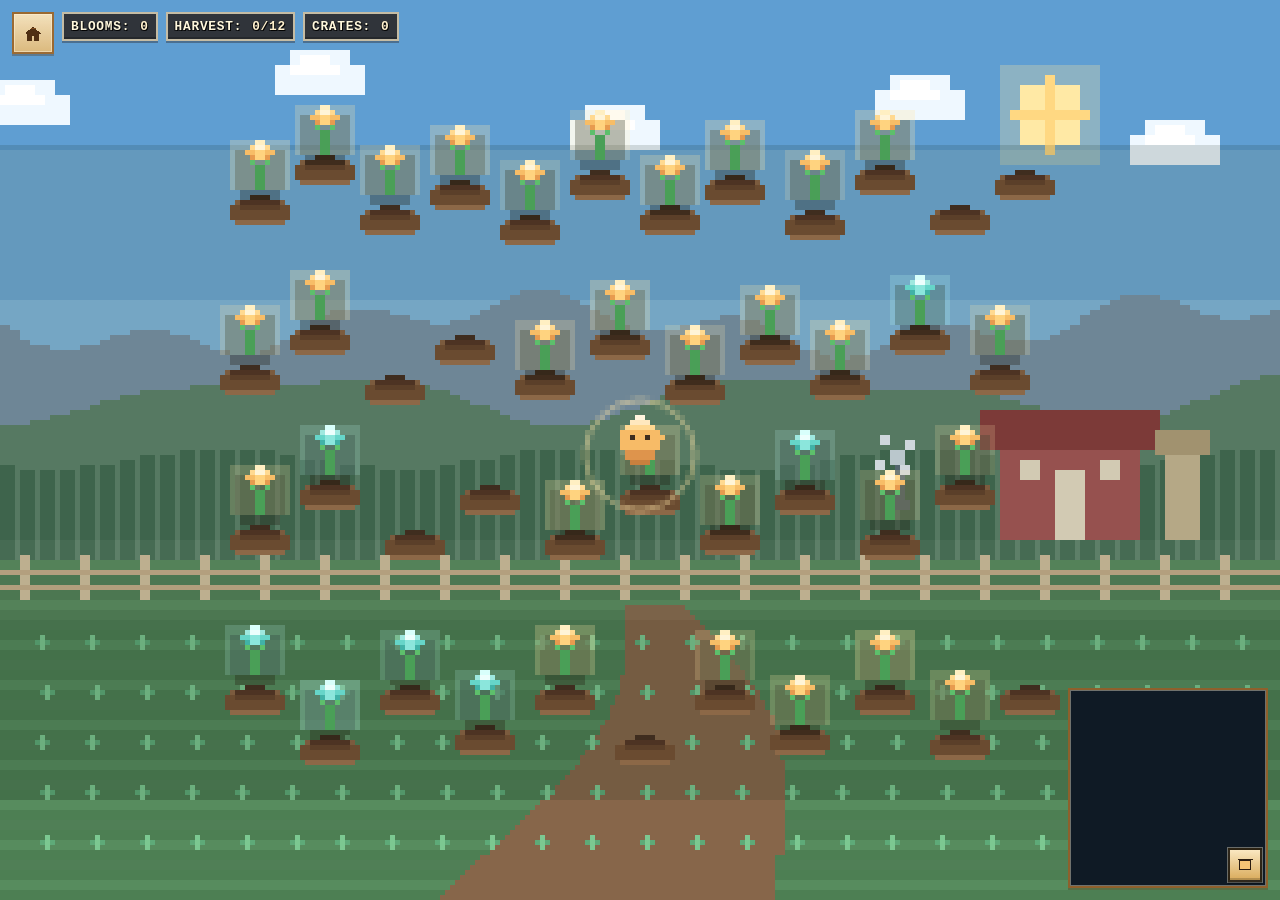
==== commit abfd74f6: "Try monetization UI improvements" ====
--- a/index.html
+++ b/index.html
@@ -48,6 +48,13 @@
                 </svg>
               </button>
             </div>
+            <aside id="post-run-unlock-prompt" class="post-run-unlock-prompt screen-hidden" aria-label="Background unlock progress">
+              <div class="post-run-unlock-copy">
+                <span class="post-run-unlock-kicker">Map progress</span>
+                <p id="post-run-unlock-text">You earned 0 Blooms.</p>
+              </div>
+              <button id="post-run-unlock-btn" type="button" class="post-run-unlock-btn">View</button>
+            </aside>
           </section>
 
           <section id="leaderboard-screen" class="menu-panel screen-hidden">
@@ -121,6 +128,10 @@
               <button id="unlock-backgrounds-btn" type="button" class="unlock-btn">Unlock Selected $0.99</button>
               <button id="unlock-lifetime-btn" type="button" class="unlock-btn lifetime-btn">Lifetime Pass $4.99</button>
             </div>
+            <div id="lifetime-value" class="lifetime-value">
+              <span id="lifetime-value-kicker" class="lifetime-value-kicker">Best value</span>
+              <span id="lifetime-value-text" class="lifetime-value-text">Lifetime Pass unlocks every current background plus every future map.</span>
+            </div>
             <p id="funding-note" class="funding-note">Thank you for considering purchasing a background, these funds will be put towards developing more fun, simple games with no ads!</p>
             <div class="menu-actions single-action">
               <button id="premium-back-btn" type="button" class="menu-btn">Back</button>
@@ -138,6 +149,10 @@
                 <div class="background-preview-unlock">
                   <button id="background-preview-use-btn" type="button" class="unlock-btn">Use Background</button>
                   <p id="background-preview-blooms" class="background-preview-blooms">You have 0 Blooms</p>
+                  <div class="background-preview-progress" aria-hidden="true">
+                    <span id="background-preview-progress-fill"></span>
+                  </div>
+                  <p id="background-preview-remaining" class="background-preview-remaining">0 Blooms left</p>
                 </div>
                 <button id="background-preview-purchase-btn" type="button" class="unlock-btn">Purchase for $.50</button>
               </div>
--- a/style.css
+++ b/style.css
@@ -163,6 +163,59 @@
   background: linear-gradient(180deg, #c9edff, #82d3d9);
 }
 
+.post-run-unlock-prompt {
+  margin-top: 12px;
+  display: grid;
+  grid-template-columns: minmax(0, 1fr) 68px;
+  gap: 10px;
+  align-items: center;
+  padding: 10px;
+  border: 2px solid rgba(50, 120, 112, 0.68);
+  background:
+    linear-gradient(180deg, rgba(226, 255, 241, 0.86), rgba(255, 232, 186, 0.72));
+  box-shadow:
+    inset 0 -2px 0 rgba(0, 0, 0, 0.1),
+    0 2px 0 rgba(58, 38, 17, 0.18);
+  text-align: left;
+}
+
+.post-run-unlock-prompt.screen-hidden {
+  display: none;
+}
+
+.post-run-unlock-copy {
+  display: grid;
+  gap: 4px;
+  min-width: 0;
+}
+
+.post-run-unlock-kicker {
+  color: #327870;
+  font-family: var(--pixel-font);
+  font-size: 0.62rem;
+  font-weight: 900;
+  text-transform: uppercase;
+}
+
+.post-run-unlock-copy p {
+  color: #2c1d10;
+  font-size: 0.82rem;
+  font-weight: 750;
+  line-height: 1.25;
+}
+
+.post-run-unlock-btn {
+  min-height: 42px;
+  border: 2px solid rgba(26, 21, 12, 0.9);
+  border-radius: 0;
+  background: linear-gradient(180deg, #c5ffe0, #6fdfaa);
+  color: #2c1d10;
+  font-family: var(--pixel-font);
+  font-size: 0.72rem;
+  font-weight: 900;
+  text-transform: uppercase;
+}
+
 .menu-icon-btn {
   display: grid;
   place-items: center;
@@ -616,6 +669,32 @@
   text-transform: uppercase;
 }
 
+.background-preview-progress {
+  height: 10px;
+  border: 2px solid rgba(52, 36, 18, 0.82);
+  background: rgba(94, 69, 38, 0.2);
+  overflow: hidden;
+}
+
+.background-preview-progress span {
+  display: block;
+  width: 0%;
+  height: 100%;
+  background:
+    linear-gradient(90deg, #6fdfaa, #c5ffe0);
+}
+
+.background-preview-remaining {
+  margin: 0;
+  color: rgba(59, 42, 23, 0.88);
+  font-family: var(--pixel-font);
+  font-size: 0.62rem;
+  font-weight: 900;
+  line-height: 1.2;
+  text-align: center;
+  text-transform: uppercase;
+}
+
 .unlock-btn.is-hidden {
   display: none;
 }
@@ -716,6 +795,38 @@
 .funding-note {
   margin-bottom: 8px;
   font-weight: 650;
+}
+
+.lifetime-value {
+  margin: 8px 0 6px;
+  padding: 8px 10px;
+  border: 2px solid rgba(93, 63, 33, 0.36);
+  background:
+    linear-gradient(180deg, rgba(216, 251, 255, 0.72), rgba(255, 232, 186, 0.62));
+  display: grid;
+  gap: 4px;
+  text-align: left;
+}
+
+.lifetime-value.is-active {
+  border-color: rgba(50, 120, 112, 0.7);
+  background:
+    linear-gradient(180deg, rgba(197, 255, 224, 0.72), rgba(216, 251, 255, 0.58));
+}
+
+.lifetime-value-kicker {
+  color: #327870;
+  font-family: var(--pixel-font);
+  font-size: 0.62rem;
+  font-weight: 900;
+  text-transform: uppercase;
+}
+
+.lifetime-value-text {
+  color: rgba(44, 29, 16, 0.9);
+  font-size: 0.76rem;
+  font-weight: 700;
+  line-height: 1.3;
 }
 
 .unlock-btn:disabled {
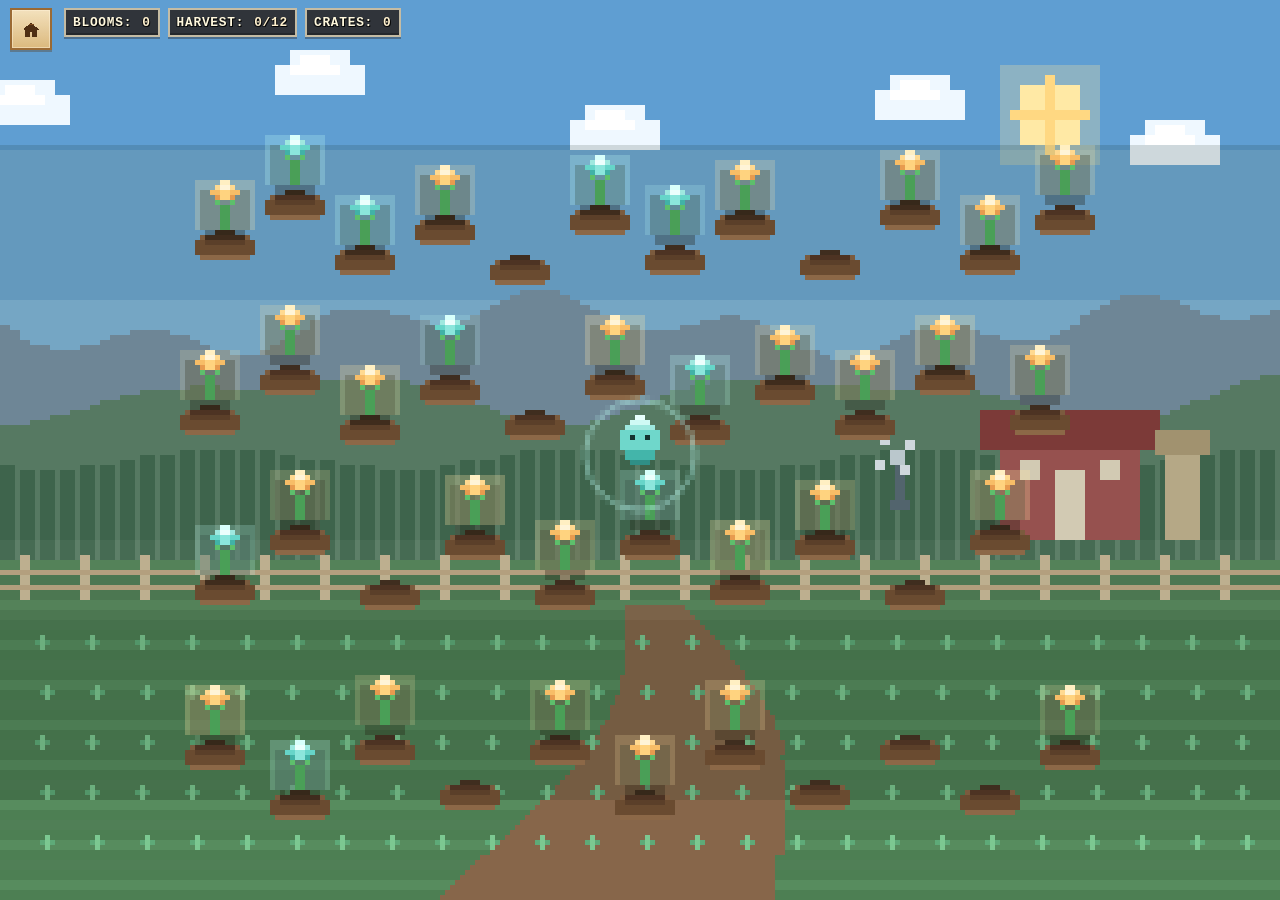
==== commit 0048a2a0: "Prepare Bloomwave Garden for iOS release" ====
--- a/index.html
+++ b/index.html
@@ -49,11 +49,20 @@
               </button>
             </div>
             <aside id="post-run-unlock-prompt" class="post-run-unlock-prompt screen-hidden" aria-label="Background unlock progress">
+              <span class="post-run-unlock-icon" aria-hidden="true">
+                <span></span>
+              </span>
               <div class="post-run-unlock-copy">
                 <span class="post-run-unlock-kicker">Map progress</span>
                 <p id="post-run-unlock-text">You earned 0 Blooms.</p>
+                <div class="post-run-unlock-meter" aria-hidden="true">
+                  <span id="post-run-unlock-progress-fill"></span>
+                </div>
+                <small id="post-run-unlock-price" class="post-run-unlock-price">Try now free for 24h</small>
               </div>
-              <button id="post-run-unlock-btn" type="button" class="post-run-unlock-btn">View</button>
+              <button id="post-run-unlock-btn" type="button" class="post-run-unlock-btn">
+                <span>View</span>
+              </button>
             </aside>
           </section>
 
@@ -126,13 +135,15 @@
             </div>
             <div class="purchase-actions">
               <button id="unlock-backgrounds-btn" type="button" class="unlock-btn">Unlock Selected $0.99</button>
-              <button id="unlock-lifetime-btn" type="button" class="unlock-btn lifetime-btn">Lifetime Pass $4.99</button>
-            </div>
-            <div id="lifetime-value" class="lifetime-value">
-              <span id="lifetime-value-kicker" class="lifetime-value-kicker">Best value</span>
-              <span id="lifetime-value-text" class="lifetime-value-text">Lifetime Pass unlocks every current background plus every future map.</span>
-            </div>
-            <p id="funding-note" class="funding-note">Thank you for considering purchasing a background, these funds will be put towards developing more fun, simple games with no ads!</p>
+              <button id="unlock-lifetime-btn" type="button" class="unlock-btn lifetime-btn">
+                <span class="lifetime-btn-main">Lifetime Pass <span id="lifetime-price">$4.99</span></span>
+                <span class="lifetime-btn-note">(best value)</span>
+              </button>
+            </div>
+            <p id="funding-note" class="funding-note">Thank you for considering purchasing a background. These funds help us build more fun, simple games.</p>
+            <div class="purchase-utility-actions">
+              <button id="restore-purchases-btn" type="button" class="restore-btn">Restore Purchases</button>
+            </div>
             <div class="menu-actions single-action">
               <button id="premium-back-btn" type="button" class="menu-btn">Back</button>
             </div>
@@ -154,6 +165,7 @@
                   </div>
                   <p id="background-preview-remaining" class="background-preview-remaining">0 Blooms left</p>
                 </div>
+                <button id="background-preview-ad-btn" type="button" class="unlock-btn ad-equip-btn">Watch Ad: Equip 24h</button>
                 <button id="background-preview-purchase-btn" type="button" class="unlock-btn">Purchase for $.50</button>
               </div>
             </div>
@@ -180,26 +192,6 @@
           </svg>
         </button>
         <input id="color-backdrop-input" class="color-backdrop-input" type="color" value="#7c68d8" aria-label="Backdrop color" />
-        <aside class="youtube-audio-panel" aria-label="Background YouTube audio">
-          <div id="youtube-player" class="youtube-player"></div>
-          <div class="youtube-audio-actions">
-            <button id="youtube-hide-btn" class="youtube-icon-btn" type="button" aria-label="Hide and pause YouTube audio">
-              <svg class="youtube-action-icon" viewBox="0 0 16 16" aria-hidden="true">
-                <rect x="3" y="4" width="10" height="8" fill="#2c1d10"></rect>
-                <rect x="4" y="5" width="8" height="6" fill="#f6c474"></rect>
-                <rect x="2" y="3" width="12" height="1" fill="#2c1d10"></rect>
-              </svg>
-            </button>
-          </div>
-        </aside>
-        <button id="youtube-show-btn" class="youtube-show-btn is-hidden" type="button" aria-label="Show YouTube audio">
-          <svg class="youtube-show-icon" viewBox="0 0 16 16" aria-hidden="true">
-            <rect x="8" y="2" width="2" height="9" fill="#2c1d10"></rect>
-            <rect x="10" y="2" width="4" height="2" fill="#2c1d10"></rect>
-            <rect x="5" y="9" width="5" height="4" fill="#2c1d10"></rect>
-            <rect x="4" y="10" width="2" height="2" fill="#2c1d10"></rect>
-          </svg>
-        </button>
       </section>
 
       <footer class="controls">
--- a/style.css
+++ b/style.css
@@ -43,8 +43,10 @@
 .app {
   width: 100vw;
   width: 100dvw;
+  width: var(--app-width, 100dvw);
   height: 100vh;
   height: 100dvh;
+  height: var(--app-height, 100dvh);
   display: block;
 }
 
@@ -64,8 +66,10 @@
   position: relative;
   width: 100vw;
   width: 100dvw;
+  width: var(--app-width, 100dvw);
   height: 100vh;
   height: 100dvh;
+  height: var(--app-height, 100dvh);
   border-radius: 0;
   overflow: hidden;
   box-shadow: none;
@@ -166,16 +170,17 @@
 .post-run-unlock-prompt {
   margin-top: 12px;
   display: grid;
-  grid-template-columns: minmax(0, 1fr) 68px;
-  gap: 10px;
+  grid-template-columns: 30px minmax(0, 1fr) 48px;
+  gap: 7px;
   align-items: center;
-  padding: 10px;
-  border: 2px solid rgba(50, 120, 112, 0.68);
-  background:
-    linear-gradient(180deg, rgba(226, 255, 241, 0.86), rgba(255, 232, 186, 0.72));
-  box-shadow:
-    inset 0 -2px 0 rgba(0, 0, 0, 0.1),
-    0 2px 0 rgba(58, 38, 17, 0.18);
+  padding: 9px;
+  border: 2px solid rgba(54, 94, 74, 0.72);
+  background:
+    linear-gradient(180deg, rgba(244, 255, 238, 0.94), rgba(255, 233, 183, 0.86));
+  box-shadow:
+    inset 0 0 0 1px rgba(255, 255, 255, 0.42),
+    inset 0 -3px 0 rgba(88, 60, 24, 0.12),
+    0 3px 0 rgba(58, 38, 17, 0.22);
   text-align: left;
 }
 
@@ -189,31 +194,126 @@
   min-width: 0;
 }
 
+.post-run-unlock-icon {
+  width: 30px;
+  height: 30px;
+  border: 2px solid rgba(44, 29, 16, 0.86);
+  background:
+    linear-gradient(180deg, #aeead0 0 48%, #f5c46a 48% 100%);
+  box-shadow:
+    inset 0 0 0 2px rgba(255, 245, 207, 0.34),
+    0 2px 0 rgba(67, 47, 24, 0.24);
+  position: relative;
+}
+
+.post-run-unlock-icon::before,
+.post-run-unlock-icon::after,
+.post-run-unlock-icon span {
+  content: "";
+  position: absolute;
+  image-rendering: pixelated;
+}
+
+.post-run-unlock-icon::before {
+  left: 6px;
+  top: 7px;
+  width: 7px;
+  height: 7px;
+  background: #56a18f;
+  box-shadow: 12px 3px 0 #327870;
+}
+
+.post-run-unlock-icon::after {
+  left: 5px;
+  bottom: 7px;
+  width: 22px;
+  height: 3px;
+  background: #8e6234;
+  box-shadow: 4px -4px 0 #d88b4d;
+}
+
+.post-run-unlock-icon span {
+  right: 6px;
+  top: 6px;
+  width: 4px;
+  height: 4px;
+  background: #fff6c8;
+  box-shadow: 0 0 0 1px rgba(255, 246, 200, 0.38);
+}
+
 .post-run-unlock-kicker {
-  color: #327870;
+  color: #2f756c;
   font-family: var(--pixel-font);
-  font-size: 0.62rem;
+  font-size: 0.58rem;
   font-weight: 900;
   text-transform: uppercase;
 }
 
 .post-run-unlock-copy p {
   color: #2c1d10;
-  font-size: 0.82rem;
+  font-size: clamp(0.58rem, 1.9vw, 0.72rem);
   font-weight: 750;
-  line-height: 1.25;
+  line-height: 1.12;
+  overflow: hidden;
+  text-overflow: ellipsis;
+  white-space: nowrap;
+}
+
+.post-run-unlock-meter {
+  height: 7px;
+  border: 1px solid rgba(52, 36, 18, 0.72);
+  background: rgba(75, 54, 30, 0.18);
+  overflow: hidden;
+}
+
+.post-run-unlock-meter span {
+  display: block;
+  width: 0%;
+  height: 100%;
+  background: linear-gradient(90deg, #6fdfaa, #ffd768);
+}
+
+.post-run-unlock-price {
+  color: rgba(70, 50, 30, 0.72);
+  font-family: var(--ui-font);
+  font-size: 0.62rem;
+  font-weight: 850;
+  line-height: 1;
+  overflow: hidden;
+  text-overflow: ellipsis;
+  white-space: nowrap;
 }
 
 .post-run-unlock-btn {
-  min-height: 42px;
+  min-height: 38px;
   border: 2px solid rgba(26, 21, 12, 0.9);
   border-radius: 0;
-  background: linear-gradient(180deg, #c5ffe0, #6fdfaa);
+  background: linear-gradient(180deg, #c5ffe0, #6fdfaa 62%, #58c98f);
   color: #2c1d10;
   font-family: var(--pixel-font);
-  font-size: 0.72rem;
+  font-size: 0.66rem;
   font-weight: 900;
   text-transform: uppercase;
+  display: grid;
+  place-items: center;
+  gap: 1px;
+  box-shadow:
+    inset 0 -2px 0 rgba(0, 0, 0, 0.16),
+    0 2px 0 rgba(67, 47, 24, 0.24);
+}
+
+.post-run-unlock-btn span,
+.post-run-unlock-btn small {
+  display: block;
+  line-height: 1;
+  white-space: nowrap;
+}
+
+.post-run-unlock-btn small {
+  color: #327870;
+  font-family: var(--ui-font);
+  font-size: 0.66rem;
+  font-weight: 950;
 }
 
 .menu-icon-btn {
@@ -519,6 +619,13 @@
     0 0 0 2px rgba(67, 47, 24, 0.36);
 }
 
+.background-tile.is-daily-deal {
+  border-color: #ffd768;
+  box-shadow:
+    inset 0 0 0 2px rgba(255, 215, 104, 0.72),
+    0 0 0 2px rgba(120, 80, 28, 0.24);
+}
+
 .background-tile::after {
   content: attr(data-price);
   position: absolute;
@@ -572,11 +679,26 @@
 }
 
 .background-tile span {
+  position: relative;
   display: block;
   width: 100%;
   padding: 6px;
   background: rgba(20, 13, 8, 0.58);
   font-size: 0.72rem;
+}
+
+.background-tile.is-daily-deal span::after {
+  content: attr(data-deal);
+  position: absolute;
+  right: 5px;
+  bottom: calc(100% + 5px);
+  padding: 2px 4px;
+  background: #c5ffe0;
+  border: 2px solid #5b3517;
+  color: #2c1d10;
+  font-size: 0.58rem;
+  font-weight: 900;
+  text-shadow: none;
 }
 
 .background-preview-modal {
@@ -640,7 +762,7 @@
 .background-preview-actions {
   margin-top: 10px;
   display: grid;
-  grid-template-columns: repeat(2, minmax(0, 1fr));
+  grid-template-columns: minmax(0, 1.18fr) repeat(2, minmax(0, 0.91fr));
   gap: 10px;
   align-items: start;
 }
@@ -656,6 +778,10 @@
   font-size: 0.74rem;
   line-height: 1.18;
   letter-spacing: 0;
+}
+
+.background-preview-actions .ad-equip-btn {
+  background: linear-gradient(180deg, #d8fbff, #82d3d9);
 }
 
 .background-preview-blooms {
@@ -676,6 +802,10 @@
   overflow: hidden;
 }
 
+.background-preview-progress.is-hidden {
+  display: none;
+}
+
 .background-preview-progress span {
   display: block;
   width: 0%;
@@ -785,6 +915,13 @@
   grid-template-columns: 1fr;
 }
 
+.purchase-utility-actions {
+  display: flex;
+  justify-content: flex-end;
+  min-height: 24px;
+  margin-top: -2px;
+}
+
 .funding-note {
   margin: 6px 0;
   color: rgba(59, 42, 23, 0.82);
@@ -797,38 +934,6 @@
   font-weight: 650;
 }
 
-.lifetime-value {
-  margin: 8px 0 6px;
-  padding: 8px 10px;
-  border: 2px solid rgba(93, 63, 33, 0.36);
-  background:
-    linear-gradient(180deg, rgba(216, 251, 255, 0.72), rgba(255, 232, 186, 0.62));
-  display: grid;
-  gap: 4px;
-  text-align: left;
-}
-
-.lifetime-value.is-active {
-  border-color: rgba(50, 120, 112, 0.7);
-  background:
-    linear-gradient(180deg, rgba(197, 255, 224, 0.72), rgba(216, 251, 255, 0.58));
-}
-
-.lifetime-value-kicker {
-  color: #327870;
-  font-family: var(--pixel-font);
-  font-size: 0.62rem;
-  font-weight: 900;
-  text-transform: uppercase;
-}
-
-.lifetime-value-text {
-  color: rgba(44, 29, 16, 0.9);
-  font-size: 0.76rem;
-  font-weight: 700;
-  line-height: 1.3;
-}
-
 .unlock-btn:disabled {
   cursor: default;
   filter: saturate(0.65);
@@ -837,16 +942,55 @@
 
 .lifetime-btn {
   background: linear-gradient(180deg, #d8fbff, #82d3d9);
+  display: grid;
+  place-items: center;
+  gap: 2px;
+  line-height: 1.1;
+}
+
+.lifetime-btn-main,
+.lifetime-btn-note {
+  display: block;
+}
+
+.lifetime-btn-note {
+  color: #327870;
+  font-size: 0.58rem;
+  font-weight: 900;
+  text-transform: uppercase;
+}
+
+.restore-btn {
+  border: 0;
+  background: transparent;
+  color: rgba(50, 64, 70, 0.78);
+  font-family: var(--ui-font);
+  font-size: 0.74rem;
+  font-weight: 800;
+  text-transform: none;
+  text-decoration: underline;
+  text-underline-offset: 2px;
+  min-height: 24px;
+  padding: 0 2px;
+  box-shadow: none;
+}
+
+.restore-btn:hover,
+.restore-btn:focus-visible {
+  color: #327870;
+  transform: none;
+  filter: none;
 }
 
 .hud {
   position: absolute;
-  left: 62px;
-  top: 12px;
+  left: max(64px, calc(env(safe-area-inset-left, 0px) + 64px));
+  right: max(10px, calc(env(safe-area-inset-right, 0px) + 10px));
+  top: max(12px, calc(env(safe-area-inset-top, 0px) + 10px));
   display: flex;
   gap: 8px;
   flex-wrap: wrap;
-  max-width: calc(100vw - 160px);
+  max-width: none;
   transition: opacity 220ms ease, transform 220ms ease;
 }
 
@@ -878,8 +1022,8 @@
 
 .menu-corner {
   position: absolute;
-  top: 12px;
-  left: 12px;
+  top: max(12px, calc(env(safe-area-inset-top, 0px) + 10px));
+  left: max(12px, calc(env(safe-area-inset-left, 0px) + 12px));
   right: auto;
   width: 42px;
   height: 42px;
@@ -905,8 +1049,8 @@
 
 .color-backdrop-btn {
   position: absolute;
-  top: 62px;
-  left: 12px;
+  top: max(62px, calc(env(safe-area-inset-top, 0px) + 60px));
+  left: max(12px, calc(env(safe-area-inset-left, 0px) + 12px));
   width: 42px;
   height: 42px;
   min-height: 42px;
@@ -941,110 +1085,6 @@
   pointer-events: none;
 }
 
-.youtube-audio-panel {
-  --youtube-edge-offset: 12px;
-  --youtube-x-offset: 0px;
-  --youtube-y-offset: 0px;
-  --youtube-hover-y: 0px;
-  position: absolute;
-  right: var(--youtube-edge-offset);
-  bottom: var(--youtube-edge-offset);
-  width: 200px;
-  min-height: 200px;
-  display: grid;
-  padding: 0;
-  z-index: 6;
-  transform: translate(var(--youtube-x-offset), calc(var(--youtube-y-offset) + var(--youtube-hover-y)));
-  transition: opacity 180ms ease, transform 180ms ease;
-}
-
-.youtube-audio-panel.is-centered {
-  left: 50%;
-  right: auto;
-  --youtube-x-offset: -50%;
-}
-
-.youtube-player,
-.youtube-player iframe {
-  width: 200px;
-  height: 200px;
-  display: block;
-  border: 0;
-  background: #0f1a25;
-}
-
-.youtube-player {
-  border: 2px solid rgba(150, 100, 45, 0.94);
-  box-shadow:
-    inset 0 0 0 1px rgba(255, 243, 218, 0.4),
-    0 2px 0 rgba(86, 55, 23, 0.35);
-  overflow: hidden;
-}
-
-.youtube-audio-actions {
-  position: absolute;
-  right: 6px;
-  bottom: 6px;
-  display: flex;
-  gap: 6px;
-  z-index: 2;
-}
-
-.youtube-icon-btn,
-.youtube-show-btn {
-  width: 34px;
-  height: 34px;
-  min-height: 34px;
-  border: 2px solid rgba(26, 21, 12, 0.9);
-  border-radius: 0;
-  padding: 4px;
-  background: linear-gradient(180deg, rgba(255, 235, 196, 0.98), rgba(225, 177, 94, 0.96));
-  color: #2c1d10;
-  display: grid;
-  place-items: center;
-  box-shadow:
-    inset 0 -2px 0 rgba(0, 0, 0, 0.18),
-    0 2px 0 rgba(0, 0, 0, 0.24),
-    0 0 0 1px rgba(255, 244, 218, 0.38);
-}
-
-.youtube-action-icon,
-.youtube-show-icon {
-  width: 20px;
-  height: 20px;
-  display: block;
-  image-rendering: pixelated;
-  shape-rendering: crispEdges;
-}
-
-.youtube-icon-btn:hover,
-.youtube-icon-btn:focus-visible {
-  transform: translateY(-1px);
-  filter: brightness(1.05);
-}
-
-.youtube-show-btn:hover,
-.youtube-show-btn:focus-visible {
-  --youtube-hover-y: -1px;
-  filter: brightness(1.05);
-}
-
-.youtube-show-btn {
-  --youtube-edge-offset: 12px;
-  --youtube-x-offset: 0px;
-  --youtube-y-offset: 0px;
-  --youtube-hover-y: 0px;
-  position: absolute;
-  right: var(--youtube-edge-offset);
-  bottom: var(--youtube-edge-offset);
-  width: 42px;
-  height: 42px;
-  min-height: 42px;
-  z-index: 6;
-  transform: translate(var(--youtube-x-offset), calc(var(--youtube-y-offset) + var(--youtube-hover-y)));
-  transition: opacity 180ms ease, transform 180ms ease;
-}
-
 .is-hidden {
   opacity: 0;
   pointer-events: none;
@@ -1054,11 +1094,6 @@
 .menu-corner.is-hidden,
 .color-backdrop-btn.is-hidden {
   transform: translateY(-6px);
-}
-
-.youtube-audio-panel.is-hidden,
-.youtube-show-btn.is-hidden {
-  --youtube-y-offset: -6px;
 }
 
 .controls {
@@ -1095,7 +1130,8 @@
 @media (max-width: 720px) {
   .hud {
     gap: 5px;
-    max-width: calc(100vw - 76px);
+    left: max(60px, calc(env(safe-area-inset-left, 0px) + 60px));
+    right: max(8px, calc(env(safe-area-inset-right, 0px) + 8px));
   }
 
   .chip {
@@ -1120,6 +1156,10 @@
     grid-template-columns: 1fr;
   }
 
+  .background-preview-actions {
+    grid-template-columns: 1fr;
+  }
+
   .leaderboard-list {
     max-height: min(38vh, 250px);
   }
@@ -1129,11 +1169,28 @@
     min-height: 82px;
   }
 
-  .youtube-audio-panel {
-    --youtube-edge-offset: 8px;
-  }
-
-  .youtube-show-btn {
-    --youtube-edge-offset: 8px;
-  }
-}
+}
+
+@media (orientation: portrait) {
+  .hud {
+    top: max(16px, calc(env(safe-area-inset-top, 0px) + 8px));
+  }
+}
+
+@media (orientation: landscape) {
+  .hud {
+    left: max(64px, calc(env(safe-area-inset-left, 0px) + 64px));
+    right: max(10px, calc(env(safe-area-inset-right, 0px) + 10px));
+    top: max(8px, calc(env(safe-area-inset-top, 0px) + 8px));
+  }
+
+  .menu-corner {
+    top: max(8px, calc(env(safe-area-inset-top, 0px) + 8px));
+    left: max(10px, calc(env(safe-area-inset-left, 0px) + 10px));
+  }
+
+  .color-backdrop-btn {
+    top: max(56px, calc(env(safe-area-inset-top, 0px) + 56px));
+    left: max(10px, calc(env(safe-area-inset-left, 0px) + 10px));
+  }
+}
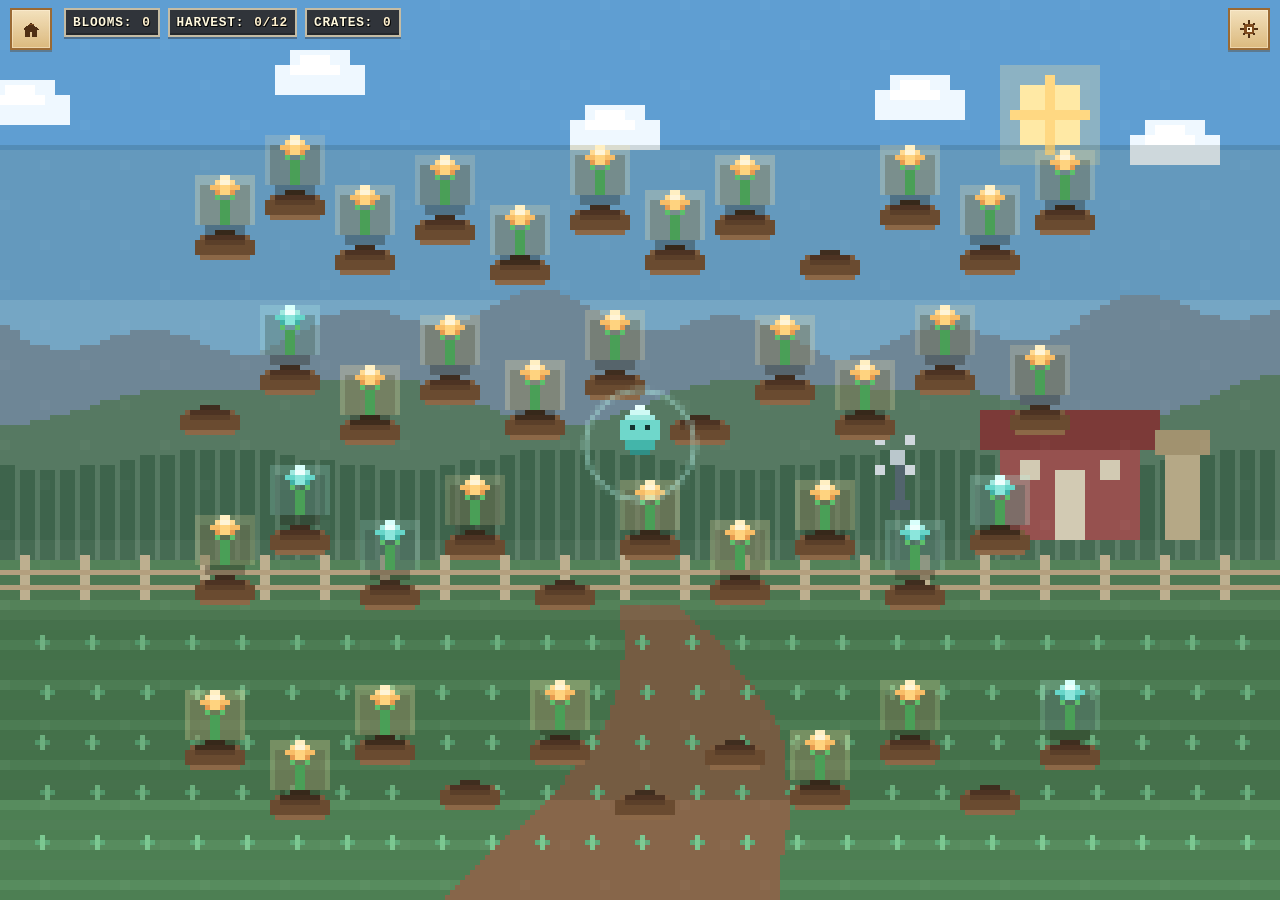
==== commit 57921776: "Add settings controls and backdrop UX polish" ====
--- a/index.html
+++ b/index.html
@@ -58,7 +58,7 @@
                 <div class="post-run-unlock-meter" aria-hidden="true">
                   <span id="post-run-unlock-progress-fill"></span>
                 </div>
-                <small id="post-run-unlock-price" class="post-run-unlock-price">Try now free for 24h</small>
+                <small id="post-run-unlock-price" class="post-run-unlock-price">Watch ad for 24h access</small>
               </div>
               <button id="post-run-unlock-btn" type="button" class="post-run-unlock-btn">
                 <span>View</span>
@@ -146,6 +146,31 @@
             </div>
             <div class="menu-actions single-action">
               <button id="premium-back-btn" type="button" class="menu-btn">Back</button>
+            </div>
+          </section>
+
+          <section id="settings-screen" class="menu-panel screen-hidden">
+            <h2>Settings</h2>
+            <div class="settings-list">
+              <label class="settings-row" for="tap-volume-input">
+                <span>
+                  <strong>Tap Sound</strong>
+                  <small>Harvest effect volume</small>
+                </span>
+                <input id="tap-volume-input" class="settings-slider" type="range" min="0" max="100" step="5" value="100" />
+                <output id="tap-volume-value" class="settings-value" for="tap-volume-input">100%</output>
+              </label>
+              <label class="settings-toggle" for="game-center-visibility-toggle">
+                <span>
+                  <strong>Game Center</strong>
+                  <small>Show me on leaderboard</small>
+                </span>
+                <input id="game-center-visibility-toggle" type="checkbox" checked />
+                <span class="toggle-ui" aria-hidden="true"></span>
+              </label>
+            </div>
+            <div class="menu-actions single-action">
+              <button id="settings-back-btn" type="button" class="menu-btn">Back</button>
             </div>
           </section>
 
@@ -165,7 +190,7 @@
                   </div>
                   <p id="background-preview-remaining" class="background-preview-remaining">0 Blooms left</p>
                 </div>
-                <button id="background-preview-ad-btn" type="button" class="unlock-btn ad-equip-btn">Watch Ad: Equip 24h</button>
+                <button id="background-preview-ad-btn" type="button" class="unlock-btn ad-equip-btn">Watch Ad: 24h Access</button>
                 <button id="background-preview-purchase-btn" type="button" class="unlock-btn">Purchase for $.50</button>
               </div>
             </div>
@@ -181,6 +206,22 @@
           <svg class="menu-corner-icon" viewBox="0 0 16 16" aria-hidden="true">
             <polygon points="2,8 8,3 14,8 14,9 13,9 13,14 9,14 9,10 7,10 7,14 3,14 3,9 2,9" fill="#4f2f14"></polygon>
             <rect x="6" y="4" width="4" height="1" fill="#7f4c1f"></rect>
+          </svg>
+        </button>
+        <button id="settings-corner-btn" class="settings-corner is-hidden" type="button" aria-label="Open settings">
+          <svg class="settings-corner-icon" viewBox="0 0 16 16" aria-hidden="true">
+            <rect x="7" y="1" width="2" height="3" fill="#4f2f14"></rect>
+            <rect x="7" y="12" width="2" height="3" fill="#4f2f14"></rect>
+            <rect x="1" y="7" width="3" height="2" fill="#4f2f14"></rect>
+            <rect x="12" y="7" width="3" height="2" fill="#4f2f14"></rect>
+            <rect x="3" y="3" width="2" height="2" fill="#4f2f14"></rect>
+            <rect x="11" y="3" width="2" height="2" fill="#4f2f14"></rect>
+            <rect x="3" y="11" width="2" height="2" fill="#4f2f14"></rect>
+            <rect x="11" y="11" width="2" height="2" fill="#4f2f14"></rect>
+            <rect x="5" y="4" width="6" height="8" fill="#7f4c1f"></rect>
+            <rect x="4" y="5" width="8" height="6" fill="#7f4c1f"></rect>
+            <rect x="6" y="6" width="4" height="4" fill="#fff1ce"></rect>
+            <rect x="7" y="7" width="2" height="2" fill="#4f2f14"></rect>
           </svg>
         </button>
         <button id="color-backdrop-btn" class="color-backdrop-btn is-hidden" type="button" aria-label="Choose backdrop color">
--- a/style.css
+++ b/style.css
@@ -198,11 +198,13 @@
   width: 30px;
   height: 30px;
   border: 2px solid rgba(44, 29, 16, 0.86);
+  box-sizing: border-box;
   background:
     linear-gradient(180deg, #aeead0 0 48%, #f5c46a 48% 100%);
   box-shadow:
     inset 0 0 0 2px rgba(255, 245, 207, 0.34),
     0 2px 0 rgba(67, 47, 24, 0.24);
+  overflow: hidden;
   position: relative;
 }
 
@@ -226,10 +228,10 @@
 .post-run-unlock-icon::after {
   left: 5px;
   bottom: 7px;
-  width: 22px;
+  width: 18px;
   height: 3px;
   background: #8e6234;
-  box-shadow: 4px -4px 0 #d88b4d;
+  box-shadow: 3px -4px 0 #d88b4d;
 }
 
 .post-run-unlock-icon span {
@@ -284,10 +286,16 @@
   white-space: nowrap;
 }
 
+.post-run-unlock-price:empty {
+  display: none;
+}
+
 .post-run-unlock-btn {
+  width: 48px;
   min-height: 38px;
   border: 2px solid rgba(26, 21, 12, 0.9);
   border-radius: 0;
+  padding: 0;
   background: linear-gradient(180deg, #c5ffe0, #6fdfaa 62%, #58c98f);
   color: #2c1d10;
   font-family: var(--pixel-font);
@@ -297,6 +305,7 @@
   display: grid;
   place-items: center;
   gap: 1px;
+  text-align: center;
   box-shadow:
     inset 0 -2px 0 rgba(0, 0, 0, 0.16),
     0 2px 0 rgba(67, 47, 24, 0.24);
@@ -304,7 +313,9 @@
 
 .post-run-unlock-btn span,
 .post-run-unlock-btn small {
-  display: block;
+  display: grid;
+  place-items: center;
+  width: 100%;
   line-height: 1;
   white-space: nowrap;
 }
@@ -346,6 +357,110 @@
   color: rgba(87, 66, 43, 0.95);
   opacity: 1;
   font-size: 0.86rem;
+}
+
+.settings-list {
+  margin-top: 14px;
+  display: grid;
+  gap: 12px;
+  text-align: left;
+}
+
+.settings-row,
+.settings-toggle {
+  display: grid;
+  grid-template-columns: minmax(0, 1fr) auto;
+  gap: 12px;
+  align-items: center;
+  padding: 12px;
+  border: 2px solid rgba(93, 63, 33, 0.62);
+  background: rgba(255, 252, 243, 0.72);
+  box-shadow:
+    inset 0 -2px 0 rgba(87, 58, 30, 0.1),
+    0 2px 0 rgba(67, 47, 24, 0.14);
+}
+
+.settings-row {
+  grid-template-columns: minmax(0, 1fr) minmax(120px, 170px) 44px;
+}
+
+.settings-row span,
+.settings-toggle span:first-child {
+  min-width: 0;
+  display: grid;
+  gap: 3px;
+}
+
+.settings-row strong,
+.settings-toggle strong {
+  color: #2c1d10;
+  font-family: var(--pixel-font);
+  font-size: 0.72rem;
+  font-weight: 900;
+  text-transform: uppercase;
+}
+
+.settings-row small,
+.settings-toggle small {
+  color: rgba(70, 50, 30, 0.74);
+  font-size: 0.76rem;
+  font-weight: 750;
+  line-height: 1.15;
+}
+
+.settings-slider {
+  width: 100%;
+  accent-color: #5fd6ca;
+}
+
+.settings-value {
+  color: #327870;
+  font-family: var(--pixel-font);
+  font-size: 0.66rem;
+  font-weight: 900;
+  text-align: right;
+}
+
+.settings-toggle {
+  cursor: pointer;
+}
+
+.settings-toggle input {
+  position: absolute;
+  opacity: 0;
+  pointer-events: none;
+}
+
+.toggle-ui {
+  width: 52px;
+  height: 28px;
+  border: 2px solid rgba(44, 29, 16, 0.88);
+  background: #8f7d69;
+  box-shadow:
+    inset 0 -3px 0 rgba(0, 0, 0, 0.16),
+    0 2px 0 rgba(67, 47, 24, 0.2);
+  position: relative;
+}
+
+.toggle-ui::after {
+  content: "";
+  position: absolute;
+  left: 3px;
+  top: 3px;
+  width: 18px;
+  height: 18px;
+  background: #fff1ce;
+  border: 1px solid rgba(44, 29, 16, 0.8);
+  box-shadow: inset 0 -2px 0 rgba(0, 0, 0, 0.12);
+  transition: transform 160ms ease;
+}
+
+.settings-toggle input:checked + .toggle-ui {
+  background: linear-gradient(180deg, #7fe3c3, #3ea58f);
+}
+
+.settings-toggle input:checked + .toggle-ui::after {
+  transform: translateX(24px);
 }
 
 .leaderboard-tools {
@@ -626,6 +741,12 @@
     0 0 0 2px rgba(120, 80, 28, 0.24);
 }
 
+.background-tile.is-daily-deal::after {
+  background: #c5ffe0;
+  border-color: #327870;
+  color: #1f463f;
+}
+
 .background-tile::after {
   content: attr(data-price);
   position: absolute;
@@ -640,11 +761,12 @@
   border: 2px solid #5b3517;
   color: #33200d;
   font-weight: 900;
-  font-size: 0.66rem;
+  font-size: 0.62rem;
+  white-space: nowrap;
 }
 
 .background-tile.classic::after {
-  content: "BASE";
+  display: none;
 }
 
 .background-tile.is-free::after {
@@ -652,7 +774,7 @@
 }
 
 .background-tile.classic.is-free::after {
-  content: "BASE";
+  display: none;
 }
 
 .background-tile[data-price=""]::after {
@@ -688,17 +810,7 @@
 }
 
 .background-tile.is-daily-deal span::after {
-  content: attr(data-deal);
-  position: absolute;
-  right: 5px;
-  bottom: calc(100% + 5px);
-  padding: 2px 4px;
-  background: #c5ffe0;
-  border: 2px solid #5b3517;
-  color: #2c1d10;
-  font-size: 0.58rem;
-  font-weight: 900;
-  text-shadow: none;
+  display: none;
 }
 
 .background-preview-modal {
@@ -787,12 +899,10 @@
 .background-preview-blooms {
   margin: 0;
   color: rgba(59, 42, 23, 0.82);
-  font-family: var(--pixel-font);
-  font-size: 0.64rem;
-  font-weight: 800;
-  line-height: 1.25;
+  font-size: 0.78rem;
+  font-weight: 750;
+  line-height: 1.32;
   text-align: center;
-  text-transform: uppercase;
 }
 
 .background-preview-progress {
@@ -823,6 +933,10 @@
   line-height: 1.2;
   text-align: center;
   text-transform: uppercase;
+}
+
+.background-preview-remaining.is-hidden {
+  display: none;
 }
 
 .unlock-btn.is-hidden {
@@ -1020,11 +1134,10 @@
   color: #fff1ce;
 }
 
-.menu-corner {
+.menu-corner,
+.settings-corner {
   position: absolute;
   top: max(12px, calc(env(safe-area-inset-top, 0px) + 10px));
-  left: max(12px, calc(env(safe-area-inset-left, 0px) + 12px));
-  right: auto;
   width: 42px;
   height: 42px;
   display: grid;
@@ -1040,7 +1153,18 @@
   transition: opacity 220ms ease, transform 220ms ease;
 }
 
-.menu-corner-icon {
+.menu-corner {
+  left: max(12px, calc(env(safe-area-inset-left, 0px) + 12px));
+  right: auto;
+}
+
+.settings-corner {
+  left: auto;
+  right: max(12px, calc(env(safe-area-inset-right, 0px) + 12px));
+}
+
+.menu-corner-icon,
+.settings-corner-icon {
   width: 20px;
   height: 20px;
   image-rendering: pixelated;
@@ -1092,6 +1216,7 @@
 
 .hud.is-hidden,
 .menu-corner.is-hidden,
+.settings-corner.is-hidden,
 .color-backdrop-btn.is-hidden {
   transform: translateY(-6px);
 }
@@ -1160,6 +1285,15 @@
     grid-template-columns: 1fr;
   }
 
+  .settings-row {
+    grid-template-columns: 1fr;
+    gap: 8px;
+  }
+
+  .settings-value {
+    text-align: left;
+  }
+
   .leaderboard-list {
     max-height: min(38vh, 250px);
   }
@@ -1184,9 +1318,17 @@
     top: max(8px, calc(env(safe-area-inset-top, 0px) + 8px));
   }
 
+  .menu-corner,
+  .settings-corner {
+    top: max(8px, calc(env(safe-area-inset-top, 0px) + 8px));
+  }
+
   .menu-corner {
-    top: max(8px, calc(env(safe-area-inset-top, 0px) + 8px));
     left: max(10px, calc(env(safe-area-inset-left, 0px) + 10px));
+  }
+
+  .settings-corner {
+    right: max(10px, calc(env(safe-area-inset-right, 0px) + 10px));
   }
 
   .color-backdrop-btn {
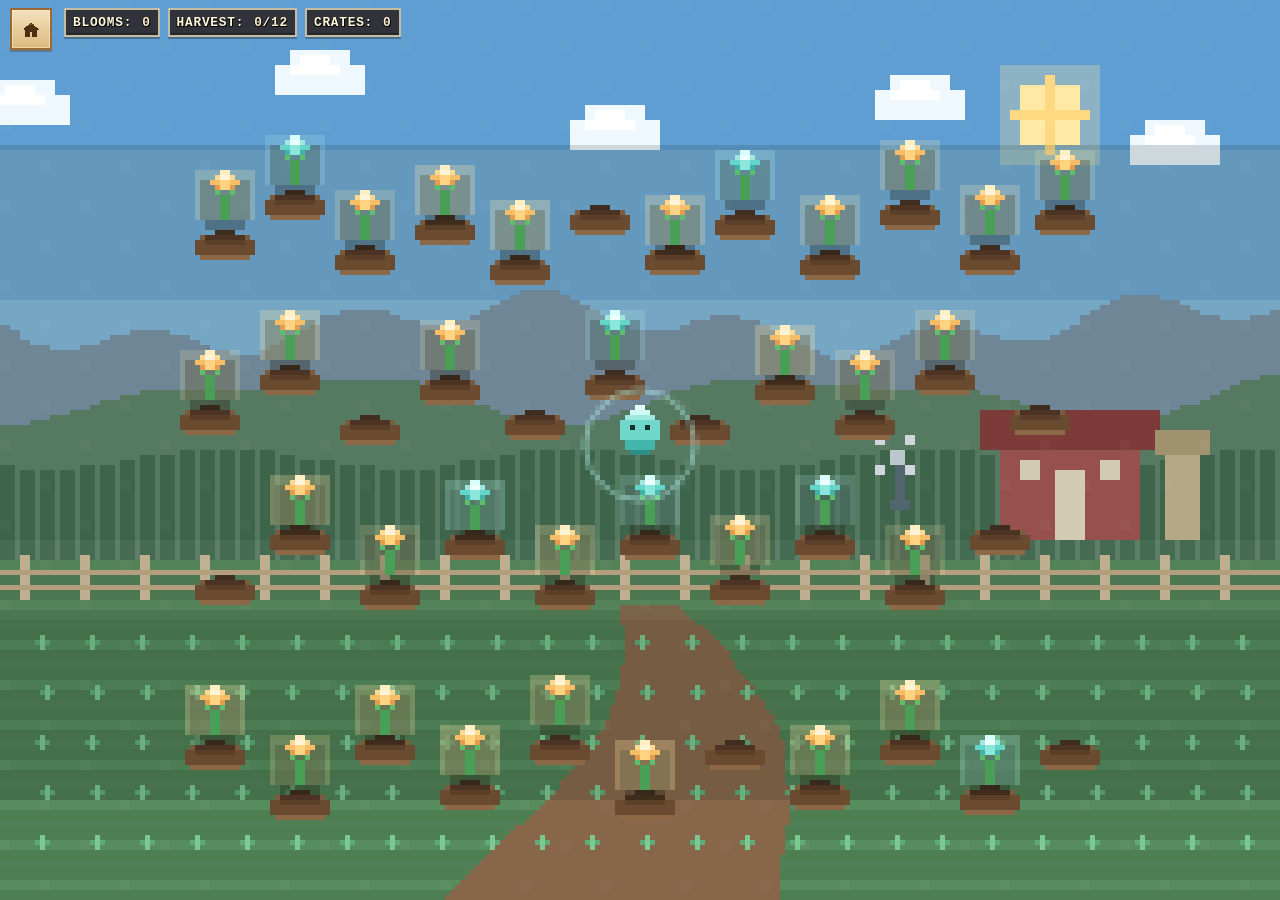
==== commit 43d6d69d: "Add settings UI and lifetime-pass review build" ====
--- a/index.html
+++ b/index.html
@@ -7,6 +7,7 @@
       content="width=device-width, initial-scale=1.0, maximum-scale=1.0, user-scalable=no, viewport-fit=cover"
     />
     <title>Bloomwave Garden</title>
+    <link rel="icon" type="image/svg+xml" href="assets/ui/settings-gear.svg" />
     <link rel="stylesheet" href="style.css" />
   </head>
   <body>
@@ -20,7 +21,10 @@
         <canvas id="game" width="960" height="540" aria-label="Bloomwave Garden game area"></canvas>
 
         <div id="overlay" class="overlay">
-          <section id="home-screen" class="menu-panel">
+          <section id="home-screen" class="menu-panel home-screen-panel">
+            <button id="settings-corner-btn" class="menu-settings-btn" type="button" aria-label="Open settings">
+              <img class="settings-corner-icon" src="assets/ui/settings-gear.svg" alt="" />
+            </button>
             <h2 id="overlay-title">Bloomwave Garden</h2>
             <div class="menu-actions">
               <button id="play-btn" type="button" class="menu-btn menu-icon-btn play-btn" aria-label="Play">
@@ -38,7 +42,7 @@
                   <rect x="4" y="13" width="8" height="1" fill="#2d1b0d"></rect>
                 </svg>
               </button>
-              <button id="custom-bg-btn" type="button" class="menu-btn menu-icon-btn premium-btn" aria-label="Custom backgrounds">
+              <button id="custom-bg-btn" type="button" class="menu-btn menu-icon-btn premium-btn" aria-label="Custom backgrounds" hidden aria-hidden="true">
                 <svg class="menu-icon" viewBox="0 0 16 16" aria-hidden="true">
                   <rect x="2" y="3" width="12" height="10" fill="#213a45"></rect>
                   <rect x="3" y="4" width="10" height="8" fill="#76d9cf"></rect>
@@ -157,15 +161,25 @@
                   <strong>Tap Sound</strong>
                   <small>Harvest effect volume</small>
                 </span>
-                <input id="tap-volume-input" class="settings-slider" type="range" min="0" max="100" step="5" value="100" />
-                <output id="tap-volume-value" class="settings-value" for="tap-volume-input">100%</output>
+                <div class="settings-slider-row">
+                  <input id="tap-volume-input" class="settings-slider" type="range" min="0" max="100" step="5" value="100" />
+                  <output id="tap-volume-value" class="settings-value" for="tap-volume-input">100%</output>
+                </div>
               </label>
               <label class="settings-toggle" for="game-center-visibility-toggle">
                 <span>
                   <strong>Game Center</strong>
-                  <small>Show me on leaderboard</small>
+                  <small>Show on leaderboard and submit scores</small>
                 </span>
                 <input id="game-center-visibility-toggle" type="checkbox" checked />
+                <span class="toggle-ui" aria-hidden="true"></span>
+              </label>
+              <label class="settings-toggle" for="gameplay-hud-toggle">
+                <span>
+                  <strong>Score Display</strong>
+                  <small>Show Blooms, Harvest, and Crates</small>
+                </span>
+                <input id="gameplay-hud-toggle" type="checkbox" checked />
                 <span class="toggle-ui" aria-hidden="true"></span>
               </label>
             </div>
@@ -208,22 +222,6 @@
             <rect x="6" y="4" width="4" height="1" fill="#7f4c1f"></rect>
           </svg>
         </button>
-        <button id="settings-corner-btn" class="settings-corner is-hidden" type="button" aria-label="Open settings">
-          <svg class="settings-corner-icon" viewBox="0 0 16 16" aria-hidden="true">
-            <rect x="7" y="1" width="2" height="3" fill="#4f2f14"></rect>
-            <rect x="7" y="12" width="2" height="3" fill="#4f2f14"></rect>
-            <rect x="1" y="7" width="3" height="2" fill="#4f2f14"></rect>
-            <rect x="12" y="7" width="3" height="2" fill="#4f2f14"></rect>
-            <rect x="3" y="3" width="2" height="2" fill="#4f2f14"></rect>
-            <rect x="11" y="3" width="2" height="2" fill="#4f2f14"></rect>
-            <rect x="3" y="11" width="2" height="2" fill="#4f2f14"></rect>
-            <rect x="11" y="11" width="2" height="2" fill="#4f2f14"></rect>
-            <rect x="5" y="4" width="6" height="8" fill="#7f4c1f"></rect>
-            <rect x="4" y="5" width="8" height="6" fill="#7f4c1f"></rect>
-            <rect x="6" y="6" width="4" height="4" fill="#fff1ce"></rect>
-            <rect x="7" y="7" width="2" height="2" fill="#4f2f14"></rect>
-          </svg>
-        </button>
         <button id="color-backdrop-btn" class="color-backdrop-btn is-hidden" type="button" aria-label="Choose backdrop color">
           <svg class="color-backdrop-icon" viewBox="0 0 16 16" aria-hidden="true">
             <rect x="2" y="4" width="12" height="9" fill="#2c1d10"></rect>
--- a/style.css
+++ b/style.css
@@ -120,6 +120,15 @@
   box-shadow:
     inset 0 0 0 2px rgba(255, 255, 255, 0.35),
     0 14px 30px rgba(35, 24, 13, 0.22);
+  max-height: calc(var(--app-height, 100dvh) - 36px);
+  overflow-y: auto;
+  overscroll-behavior: contain;
+  -webkit-overflow-scrolling: touch;
+}
+
+.home-screen-panel {
+  position: relative;
+  padding-top: 58px;
 }
 
 .menu-actions {
@@ -131,6 +140,10 @@
 
 .menu-actions:has(.premium-btn) {
   grid-template-columns: repeat(3, minmax(78px, 1fr));
+}
+
+.menu-actions.without-premium-btn {
+  grid-template-columns: repeat(2, minmax(88px, 1fr));
 }
 
 .menu-actions.single-action {
@@ -381,7 +394,8 @@
 }
 
 .settings-row {
-  grid-template-columns: minmax(0, 1fr) minmax(120px, 170px) 44px;
+  grid-template-columns: 1fr;
+  gap: 10px;
 }
 
 .settings-row span,
@@ -408,9 +422,70 @@
   line-height: 1.15;
 }
 
+.settings-toggle small {
+  white-space: nowrap;
+}
+
+.settings-slider-row {
+  display: grid;
+  grid-template-columns: minmax(0, 1fr) auto;
+  gap: 12px;
+  align-items: center;
+  min-height: 42px;
+}
+
 .settings-slider {
   width: 100%;
-  accent-color: #5fd6ca;
+  height: 42px;
+  margin: 0;
+  appearance: none;
+  -webkit-appearance: none;
+  background: transparent;
+  touch-action: pan-x;
+  cursor: ew-resize;
+}
+
+.settings-slider::-webkit-slider-runnable-track {
+  height: 14px;
+  border: 2px solid rgba(44, 29, 16, 0.85);
+  background: linear-gradient(180deg, rgba(197, 255, 224, 0.98), rgba(95, 214, 202, 0.88));
+  box-shadow:
+    inset 0 -2px 0 rgba(0, 0, 0, 0.12),
+    0 1px 0 rgba(67, 47, 24, 0.18);
+}
+
+.settings-slider::-webkit-slider-thumb {
+  width: 28px;
+  height: 28px;
+  margin-top: -9px;
+  appearance: none;
+  -webkit-appearance: none;
+  border: 2px solid rgba(44, 29, 16, 0.92);
+  border-radius: 0;
+  background: linear-gradient(180deg, #fff1ce, #f6c474);
+  box-shadow:
+    inset 0 -2px 0 rgba(0, 0, 0, 0.12),
+    0 2px 0 rgba(67, 47, 24, 0.2);
+}
+
+.settings-slider::-moz-range-track {
+  height: 14px;
+  border: 2px solid rgba(44, 29, 16, 0.85);
+  background: linear-gradient(180deg, rgba(197, 255, 224, 0.98), rgba(95, 214, 202, 0.88));
+  box-shadow:
+    inset 0 -2px 0 rgba(0, 0, 0, 0.12),
+    0 1px 0 rgba(67, 47, 24, 0.18);
+}
+
+.settings-slider::-moz-range-thumb {
+  width: 28px;
+  height: 28px;
+  border: 2px solid rgba(44, 29, 16, 0.92);
+  border-radius: 0;
+  background: linear-gradient(180deg, #fff1ce, #f6c474);
+  box-shadow:
+    inset 0 -2px 0 rgba(0, 0, 0, 0.12),
+    0 2px 0 rgba(67, 47, 24, 0.2);
 }
 
 .settings-value {
@@ -462,6 +537,7 @@
 .settings-toggle input:checked + .toggle-ui::after {
   transform: translateX(24px);
 }
+
 
 .leaderboard-tools {
   margin-top: 10px;
@@ -903,6 +979,7 @@
   font-weight: 750;
   line-height: 1.32;
   text-align: center;
+  white-space: nowrap;
 }
 
 .background-preview-progress {
@@ -933,6 +1010,11 @@
   line-height: 1.2;
   text-align: center;
   text-transform: uppercase;
+}
+
+.background-preview-remaining.is-error {
+  color: #a13720;
+  white-space: normal;
 }
 
 .background-preview-remaining.is-hidden {
@@ -1163,10 +1245,28 @@
   right: max(12px, calc(env(safe-area-inset-right, 0px) + 12px));
 }
 
+.menu-settings-btn {
+  position: absolute;
+  top: 16px;
+  right: 16px;
+  width: 42px;
+  height: 42px;
+  display: grid;
+  place-items: center;
+  padding: 0;
+  border: 2px solid rgba(150, 100, 45, 0.94);
+  border-radius: 0;
+  background: linear-gradient(180deg, rgba(248, 227, 188, 0.97), rgba(227, 187, 120, 0.94));
+  box-shadow:
+    inset 0 0 0 1px rgba(255, 243, 218, 0.5),
+    0 2px 0 rgba(86, 55, 23, 0.35);
+}
+
 .menu-corner-icon,
 .settings-corner-icon {
   width: 20px;
   height: 20px;
+  display: block;
   image-rendering: pixelated;
   shape-rendering: crispEdges;
 }
@@ -1216,7 +1316,6 @@
 
 .hud.is-hidden,
 .menu-corner.is-hidden,
-.settings-corner.is-hidden,
 .color-backdrop-btn.is-hidden {
   transform: translateY(-6px);
 }
@@ -1285,11 +1384,6 @@
     grid-template-columns: 1fr;
   }
 
-  .settings-row {
-    grid-template-columns: 1fr;
-    gap: 8px;
-  }
-
   .settings-value {
     text-align: left;
   }
@@ -1318,8 +1412,7 @@
     top: max(8px, calc(env(safe-area-inset-top, 0px) + 8px));
   }
 
-  .menu-corner,
-  .settings-corner {
+  .menu-corner {
     top: max(8px, calc(env(safe-area-inset-top, 0px) + 8px));
   }
 
@@ -1327,8 +1420,9 @@
     left: max(10px, calc(env(safe-area-inset-left, 0px) + 10px));
   }
 
-  .settings-corner {
-    right: max(10px, calc(env(safe-area-inset-right, 0px) + 10px));
+  .menu-settings-btn {
+    top: 14px;
+    right: 14px;
   }
 
   .color-backdrop-btn {
@@ -1336,3 +1430,145 @@
     left: max(10px, calc(env(safe-area-inset-left, 0px) + 10px));
   }
 }
+
+@media (orientation: landscape) and (max-height: 460px) {
+  .overlay {
+    place-items: start center;
+    padding:
+      max(10px, calc(env(safe-area-inset-top, 0px) + 8px))
+      max(12px, calc(env(safe-area-inset-right, 0px) + 10px))
+      max(10px, calc(env(safe-area-inset-bottom, 0px) + 8px))
+      max(12px, calc(env(safe-area-inset-left, 0px) + 10px));
+    overflow-y: auto;
+  }
+
+  .menu-panel {
+    width: min(96vw, 760px);
+    max-height: calc(var(--app-height, 100dvh) - 20px);
+    padding: 14px;
+  }
+
+  .home-screen-panel {
+    padding-top: 50px;
+  }
+
+  .menu-settings-btn {
+    top: 10px;
+    right: 10px;
+  }
+
+  .overlay h2 {
+    font-size: clamp(1.02rem, 2.1vw, 1.45rem);
+  }
+
+  .leaderboard-tools {
+    margin-top: 8px;
+  }
+
+  .leaderboard-layout {
+    margin-top: 8px;
+    grid-template-columns: minmax(0, 1.18fr) minmax(168px, 0.82fr);
+    gap: 10px;
+  }
+
+  .leaderboard-list {
+    max-height: min(42vh, 190px);
+  }
+
+  .board-row,
+  .board-empty {
+    padding: 8px 9px;
+  }
+
+  .board-row {
+    grid-template-columns: 40px minmax(0, 1fr) minmax(78px, auto);
+    gap: 8px;
+  }
+
+  .board-row .name {
+    font-size: 0.76rem;
+  }
+
+  .board-row .meta {
+    font-size: 0.62rem;
+  }
+
+  .board-row .score-number {
+    font-size: 0.8rem;
+  }
+
+  .score-visualizer {
+    min-height: 170px;
+    padding: 8px;
+    gap: 6px;
+  }
+
+  .crate-grid {
+    grid-template-columns: repeat(8, minmax(14px, 1fr));
+    min-height: 72px;
+    max-height: min(26vh, 120px);
+    gap: 4px;
+    padding-right: 10px;
+  }
+
+  .premium-background-grid {
+    grid-template-columns: repeat(5, minmax(0, 1fr));
+    gap: 7px;
+  }
+
+  .background-tile {
+    min-height: 60px;
+  }
+
+  .background-tile::after {
+    right: 4px;
+    top: 4px;
+    min-width: 34px;
+    height: 18px;
+    padding: 0 4px;
+    font-size: 0.54rem;
+  }
+
+  .background-tile span {
+    padding: 5px;
+    font-size: 0.62rem;
+  }
+
+  .purchase-actions {
+    gap: 8px;
+  }
+
+  .unlock-btn,
+  .background-preview-actions .unlock-btn {
+    min-height: 46px;
+    font-size: 0.66rem;
+  }
+
+  .funding-note {
+    font-size: 0.74rem;
+    line-height: 1.24;
+  }
+
+  .purchase-utility-actions {
+    margin-top: 2px;
+  }
+
+  .background-preview-dialog {
+    width: min(96vw, 760px);
+    padding: 12px;
+  }
+
+  .background-preview-canvas {
+    max-height: 32vh;
+  }
+
+  .background-preview-actions {
+    margin-top: 8px;
+    grid-template-columns: minmax(0, 1fr) repeat(2, minmax(118px, 0.9fr));
+    gap: 8px;
+  }
+
+  .background-preview-blooms {
+    font-size: 0.72rem;
+  }
+}
